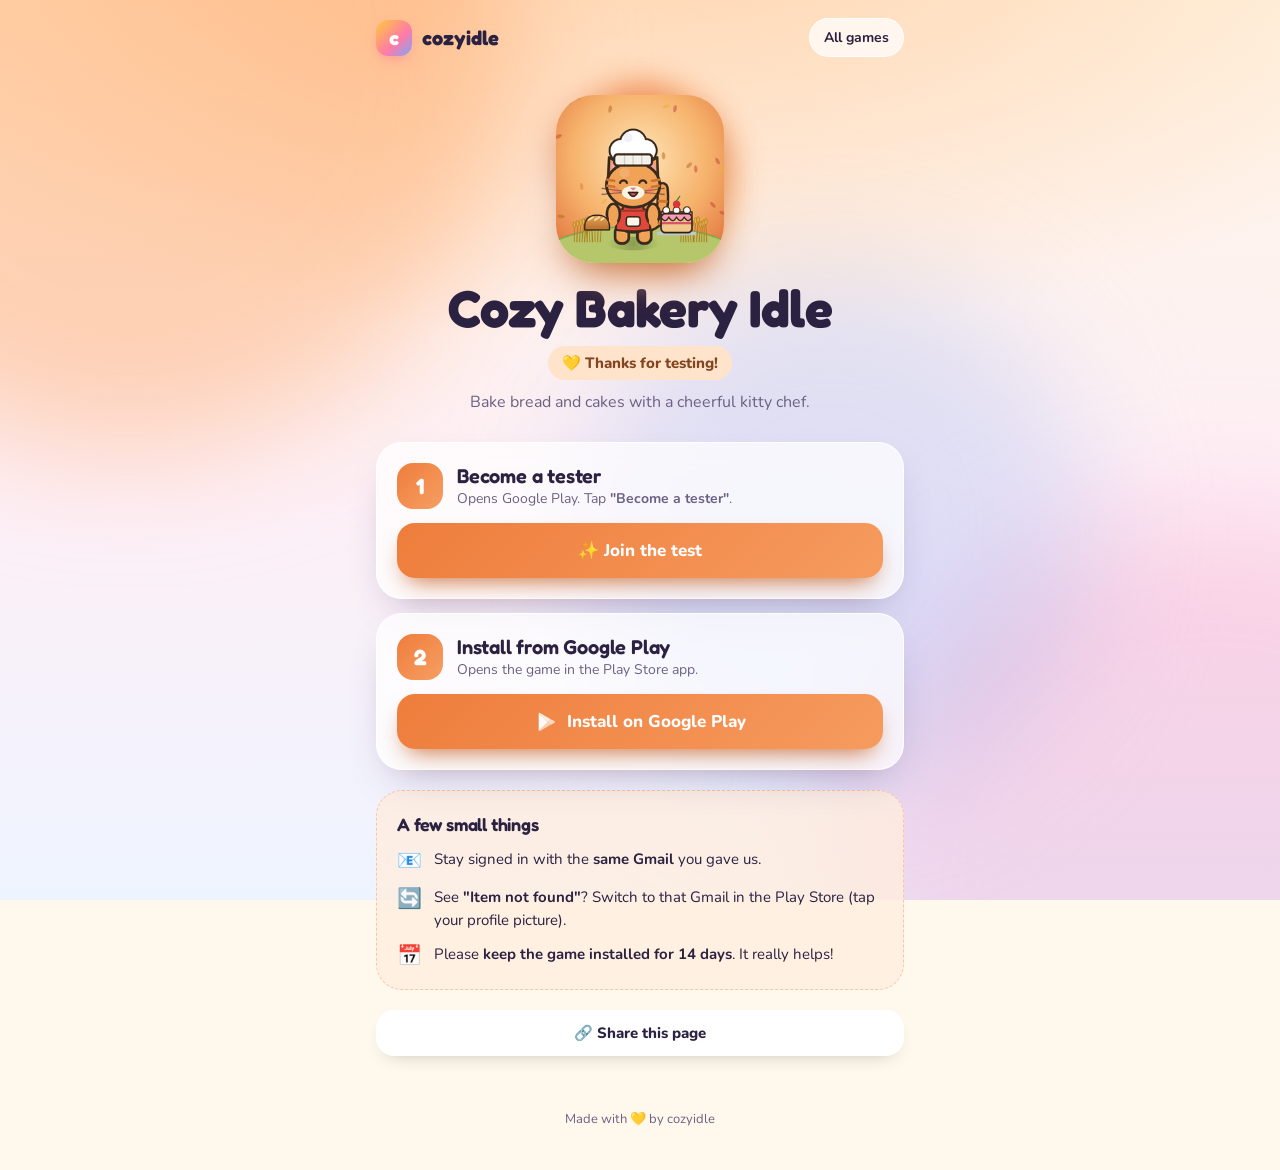
==== bakery/index.html @ 68e6cee6 "Tester site for all six cozy idle games Co-Authored-By: Claude Opus 5.5 <noreply@anthropic.com>" ====
<!doctype html>
<html lang="en">
<head>
  <meta charset="utf-8">
  <meta name="viewport" content="width=device-width, initial-scale=1, viewport-fit=cover">
  <title>Cozy Bakery Idle: Tester</title>
  <meta name="description" content="Thanks for testing Cozy Bakery Idle! Two quick steps to get the game.">
  <meta name="theme-color" content="#EE7D3B">
  <meta property="og:title" content="Test Cozy Bakery Idle before launch!">
  <meta property="og:description" content="Bake bread and cakes with a cheerful kitty chef. Two quick steps to join.">
  <meta property="og:image" content="https://cozyidle.github.io/assets/icons/bakery.png">
  <meta property="og:url" content="https://cozyidle.github.io/bakery/">
  <meta property="og:type" content="website">
  <link rel="icon" href="../assets/icons/bakery.png">
  <link rel="preconnect" href="https://fonts.googleapis.com">
  <link rel="preconnect" href="https://fonts.gstatic.com" crossorigin>
  <link href="https://fonts.googleapis.com/css2?family=Fredoka:wght@500;600;700&family=Nunito:wght@500;700;800&display=swap" rel="stylesheet">
  <link rel="stylesheet" href="../assets/style.css">
  <style>:root { --c1: #EE7D3B; --c2: #FFC08A; }</style>
</head>
<body data-game="bakery">
  <div class="sky"><div class="blob b1"></div><div class="blob b2"></div><div class="blob b3"></div></div>
  <div class="particles"></div>

  <div class="wrap narrow">
    <header class="topbar">
      <a class="brand" href="../"><span class="brand-mark">c</span><span>cozyidle</span></a>
      <a class="back" href="../">All games</a>
    </header>

    <div class="inapp" id="inapp">
      <b>Open this page in Chrome</b>
      <p>Google Play sign-in doesn't work inside Messenger or Facebook.</p>
      <a class="btn" id="chrome" href="#">
        <svg viewBox="0 0 24 24" aria-hidden="true"><circle cx="12" cy="12" r="10" fill="#DB4437"/><path d="M12 2a10 10 0 0 1 8.66 5H12a5 5 0 0 0-4.33 2.5L3.34 7A10 10 0 0 1 12 2z" fill="#DB4437"/><path d="M20.66 7A10 10 0 0 1 12 22l4.33-7.5A5 5 0 0 0 16.33 9.5 5 5 0 0 0 12 7z" fill="#FFCD40"/><path d="M12 22A10 10 0 0 1 3.34 7l4.33 7.5A5 5 0 0 0 12 17z" fill="#0F9D58"/><circle cx="12" cy="12" r="4.2" fill="#fff"/><circle cx="12" cy="12" r="3.3" fill="#4285F4"/></svg>
        Open in Chrome
      </a>
      <div class="ios-hint">Tap <b>•••</b> at the top, then <b>Open in browser</b>.</div>
    </div>

    <section class="game-hero">
      <div class="icon-stage"><div class="ring"></div><img id="icon" src="../assets/icons/bakery.png" alt="Cozy Bakery Idle icon" width="168" height="168"></div>
      <h1 id="name">Cozy Bakery Idle</h1>
      <span class="thanks">💛 Thanks for testing!</span>
      <p class="tag" id="tag">Bake bread and cakes with a cheerful kitty chef.</p>
    </section>

    <section class="steps">
      <div class="step" id="step-optin">
        <div class="step-head">
          <span class="num"><span>1</span></span>
          <div><h3>Become a tester</h3><div class="sub">Opens Google Play. Tap <b>"Become a tester"</b>.</div></div>
        </div>
        <a class="btn" id="optin" href="#" target="_blank" rel="noopener">✨ Join the test</a>
      </div>

      <div class="step" id="step-install">
        <div class="step-head">
          <span class="num"><span>2</span></span>
          <div><h3>Install from Google Play</h3><div class="sub">Opens the game in the Play Store app.</div></div>
        </div>
        <a class="btn" id="install" href="#" target="_blank" rel="noopener">
          <svg viewBox="0 0 24 24" aria-hidden="true"><path d="M4 2.5v19l10-9.5z" fill="#fff" opacity=".95"/><path d="M14 12l3.2 3.1L21 13c.9-.5.9-1.5 0-2l-3.8-2.1z" fill="#fff" opacity=".7"/><path d="M4 2.5L14 12l3.2-3.1L5.4 2.2c-.5-.3-1-.2-1.4.3z" fill="#fff" opacity=".85"/><path d="M4 21.5c.4.5.9.6 1.4.3l11.8-6.7L14 12z" fill="#fff" opacity=".6"/></svg>
          Install on Google Play
        </a>
      </div>
    </section>

    <section class="notes">
      <h3>A few small things</h3>
      <ul>
        <li><span class="ic">📧</span><span>Stay signed in with the <b>same Gmail</b> you gave us.</span></li>
        <li><span class="ic">🔄</span><span>See <b>"Item not found"</b>? Switch to that Gmail in the Play Store (tap your profile picture).</span></li>
        <li><span class="ic">📅</span><span>Please <b>keep the game installed for 14 days</b>. It really helps!</span></li>
      </ul>
    </section>

    <div class="share">
      <button class="btn ghost" id="share" type="button">🔗 Share this page</button>
    </div>
  </div>

  <footer>Made with 💛 by cozyidle</footer>

  <script src="../assets/games.js"></script>
  <script src="../assets/app.js"></script>
</body>
</html>
---- assets/style.css ----
:root {
  --c1: #F5B21B;
  --c2: #FFDF6B;
  --ink: #2B2140;
  --ink-soft: #6B6182;
  --card: rgba(255, 255, 255, 0.72);
  --card-border: rgba(255, 255, 255, 0.9);
  --bg: #FFF8EC;
  --shadow: 0 18px 40px -18px rgba(60, 30, 90, 0.35);
  --radius: 26px;
}

* { box-sizing: border-box; margin: 0; padding: 0; }
html { -webkit-text-size-adjust: 100%; }
body {
  font-family: "Nunito", system-ui, -apple-system, "Segoe UI", sans-serif;
  color: var(--ink);
  background: var(--bg);
  min-height: 100vh;
  overflow-x: hidden;
  line-height: 1.5;
}
h1, h2, h3, .display { font-family: "Fredoka", "Nunito", sans-serif; letter-spacing: -0.01em; }
a { color: inherit; }
img { display: block; max-width: 100%; }

/* ---------- animated background ---------- */
.sky {
  position: fixed; inset: 0; z-index: -2; overflow: hidden;
  background:
    radial-gradient(120% 80% at 50% -10%, color-mix(in srgb, var(--c2) 70%, white) 0%, transparent 60%),
    linear-gradient(180deg, #FFF6E6 0%, #FDEFF6 55%, #EEF4FF 100%);
}
.blob {
  position: absolute; width: 60vmax; height: 60vmax; border-radius: 50%;
  filter: blur(60px); opacity: 0.55; mix-blend-mode: multiply;
  animation: drift 22s ease-in-out infinite alternate;
}
.blob.b1 { background: var(--c2); top: -25vmax; left: -20vmax; }
.blob.b2 { background: #FFC6DD; bottom: -30vmax; right: -25vmax; animation-delay: -7s; }
.blob.b3 { background: #C9DEFF; top: 30%; left: 45%; width: 40vmax; height: 40vmax; animation-delay: -13s; }
@keyframes drift {
  0% { transform: translate(0, 0) scale(1); }
  100% { transform: translate(8vmax, 6vmax) scale(1.15); }
}
.particles { position: fixed; inset: 0; z-index: -1; pointer-events: none; overflow: hidden; }
.particle {
  position: absolute; top: -10%;
  animation: fall linear infinite;
  opacity: 0.85;
  will-change: transform;
}
@keyframes fall {
  0% { transform: translate(0, -10vh) rotate(0deg); }
  50% { transform: translate(var(--sway), 55vh) rotate(180deg); }
  100% { transform: translate(0, 120vh) rotate(360deg); }
}

/* ---------- layout ---------- */
.wrap { width: 100%; max-width: 1080px; margin: 0 auto; padding: 0 16px; }
.narrow { max-width: 560px; }

.topbar {
  display: flex; align-items: center; justify-content: space-between;
  padding: 18px 0;
}
.brand { display: flex; align-items: center; gap: 10px; text-decoration: none; font-weight: 800; }
.brand-mark {
  width: 36px; height: 36px; border-radius: 12px; display: grid; place-items: center;
  background: linear-gradient(135deg, #FFC93C, #FF7AA8 60%, #7AA8FF);
  color: white; font-family: "Fredoka", sans-serif; font-size: 20px; font-weight: 700;
  box-shadow: 0 6px 16px -6px rgba(255, 100, 150, 0.7);
}
.brand span { font-family: "Fredoka", sans-serif; font-size: 20px; }
.back {
  text-decoration: none; font-weight: 700; font-size: 14px;
  padding: 8px 14px; border-radius: 999px;
  background: var(--card); border: 1px solid var(--card-border);
  backdrop-filter: blur(10px); -webkit-backdrop-filter: blur(10px);
}

/* ---------- home hero ---------- */
.hero { text-align: center; padding: 36px 0 28px; }
.pill {
  display: inline-flex; align-items: center; gap: 8px;
  padding: 6px 14px; border-radius: 999px; font-size: 13px; font-weight: 800;
  background: var(--card); border: 1px solid var(--card-border);
  backdrop-filter: blur(10px); -webkit-backdrop-filter: blur(10px);
  color: var(--ink-soft);
}
.pill .dot { width: 8px; height: 8px; border-radius: 50%; background: #3BC46B; box-shadow: 0 0 0 4px rgba(59, 196, 107, 0.2); animation: pulse 2s infinite; }
@keyframes pulse { 50% { box-shadow: 0 0 0 8px rgba(59, 196, 107, 0); } }
.hero h1 {
  font-size: clamp(42px, 11vw, 84px); line-height: 1; margin: 18px 0 14px; font-weight: 700;
}
.rainbow {
  background: linear-gradient(90deg, #F5A300, #FF5E9A, #8E6BFF, #2EA8FF, #F5A300);
  background-size: 300% 100%;
  -webkit-background-clip: text; background-clip: text; color: transparent;
  animation: shine 8s linear infinite;
}
@keyframes shine { to { background-position: 300% 0; } }
.hero p { font-size: clamp(16px, 4.2vw, 20px); color: var(--ink-soft); max-width: 520px; margin: 0 auto; }

/* ---------- game grid ---------- */
.grid {
  display: grid; gap: 16px;
  grid-template-columns: repeat(2, minmax(0, 1fr));
  padding: 16px 0 40px;
}
@media (min-width: 760px) { .grid { grid-template-columns: repeat(3, minmax(0, 1fr)); gap: 24px; } }

.game-card {
  --c1: #999; --c2: #ddd;
  position: relative; display: flex; flex-direction: column; text-decoration: none;
  border-radius: var(--radius); padding: 10px 10px 16px;
  background: var(--card); border: 1px solid var(--card-border);
  backdrop-filter: blur(14px); -webkit-backdrop-filter: blur(14px);
  box-shadow: var(--shadow);
  transition: transform 0.35s cubic-bezier(.2, .9, .3, 1.4), box-shadow 0.35s;
  opacity: 0; transform: translateY(24px);
  animation: rise 0.7s cubic-bezier(.2, .9, .3, 1.2) forwards;
}
.game-card:hover { transform: translateY(-6px) rotate(-1deg); box-shadow: 0 26px 50px -20px color-mix(in srgb, var(--c1) 70%, transparent); }
.game-card:active { transform: scale(0.96); }
@keyframes rise { to { opacity: 1; transform: none; } }
.game-card .art {
  position: relative; border-radius: calc(var(--radius) - 8px); overflow: hidden; aspect-ratio: 1;
  box-shadow: inset 0 0 0 1px rgba(0, 0, 0, 0.04);
}
.game-card .art img { width: 100%; height: 100%; object-fit: cover; transition: transform 0.6s; }
.game-card:hover .art img { transform: scale(1.07); }
.game-card .art::after {
  content: ""; position: absolute; inset: 0;
  background: linear-gradient(115deg, transparent 30%, rgba(255, 255, 255, 0.55) 45%, transparent 60%);
  transform: translateX(-120%); transition: transform 0.9s;
}
.game-card:hover .art::after { transform: translateX(120%); }
.game-card h3 { font-size: clamp(16px, 4.4vw, 21px); margin: 12px 6px 2px; font-weight: 600; }
.game-card p { font-size: 13px; color: var(--ink-soft); margin: 0 6px; display: none; }
@media (min-width: 760px) { .game-card p { display: block; } }
.game-card .go {
  margin: 10px 6px 0; align-self: flex-start;
  font-size: 13px; font-weight: 800; color: white;
  padding: 6px 12px; border-radius: 999px;
  background: linear-gradient(135deg, var(--c1), color-mix(in srgb, var(--c1) 60%, var(--c2)));
}

/* ---------- how it works ---------- */
.how { padding: 8px 0 48px; }
.how h2 { text-align: center; font-size: clamp(26px, 7vw, 38px); margin-bottom: 18px; font-weight: 600; }
.how-steps { display: grid; gap: 14px; }
@media (min-width: 760px) { .how-steps { grid-template-columns: repeat(3, 1fr); } }
.how-step {
  display: flex; gap: 14px; align-items: flex-start;
  padding: 18px; border-radius: 22px;
  background: var(--card); border: 1px solid var(--card-border);
  backdrop-filter: blur(12px); -webkit-backdrop-filter: blur(12px);
}
.how-step .n {
  flex: none; width: 40px; height: 40px; border-radius: 14px; display: grid; place-items: center;
  font-family: "Fredoka", sans-serif; font-weight: 700; font-size: 20px; color: white;
  background: linear-gradient(135deg, #FF8FB8, #8E6BFF);
}
.how-step b { display: block; font-size: 16px; }
.how-step span { font-size: 14px; color: var(--ink-soft); }

footer { text-align: center; padding: 24px 16px 40px; font-size: 13px; color: var(--ink-soft); }

/* ---------- game page ---------- */
.game-hero { text-align: center; padding: 12px 0 8px; }
.icon-stage { position: relative; width: 168px; height: 168px; margin: 8px auto 18px; }
.icon-stage .ring {
  position: absolute; inset: -14px; border-radius: 50%;
  background: conic-gradient(from 0deg, var(--c1), var(--c2), #fff, var(--c1));
  filter: blur(14px); opacity: 0.75;
  animation: spin 9s linear infinite;
}
@keyframes spin { to { transform: rotate(360deg); } }
.icon-stage img {
  position: relative; width: 100%; height: 100%; border-radius: 38px;
  box-shadow: 0 20px 40px -14px color-mix(in srgb, var(--c1) 80%, black);
  animation: bob 3.6s ease-in-out infinite;
}
@keyframes bob { 50% { transform: translateY(-10px) rotate(1.5deg); } }
.game-hero h1 { font-size: clamp(34px, 10vw, 52px); line-height: 1.05; font-weight: 700; }
.game-hero .thanks {
  display: inline-block; margin-top: 10px; font-weight: 800; font-size: 15px;
  padding: 6px 14px; border-radius: 999px; color: color-mix(in srgb, var(--c1) 55%, black);
  background: color-mix(in srgb, var(--c2) 45%, white);
}
.game-hero .tag { color: var(--ink-soft); margin-top: 10px; font-size: 16px; }

/* in-app browser banner */
.inapp {
  display: none; margin: 18px 0 4px; padding: 18px; border-radius: 22px; text-align: center;
  background: linear-gradient(135deg, #2B2140, #4A3A78); color: white;
  box-shadow: 0 18px 40px -16px rgba(43, 33, 64, 0.7);
  animation: wiggle 2.4s ease-in-out infinite;
}
.inapp.show { display: block; }
@keyframes wiggle { 0%, 90%, 100% { transform: none; } 93% { transform: rotate(-1.2deg); } 96% { transform: rotate(1.2deg); } }
.inapp p { font-size: 14px; opacity: 0.85; margin: 4px 0 14px; }
.inapp b { font-size: 17px; }
.inapp .btn { background: white; color: #2B2140; }
.inapp .ios-hint { display: none; font-size: 14px; margin-top: 4px; }
.inapp.ios .btn { display: none; }
.inapp.ios .ios-hint { display: block; }

/* steps */
.steps { display: grid; gap: 14px; margin: 20px 0; }
.step {
  position: relative; padding: 20px; border-radius: var(--radius);
  background: var(--card); border: 1px solid var(--card-border);
  backdrop-filter: blur(14px); -webkit-backdrop-filter: blur(14px);
  box-shadow: var(--shadow);
  transition: transform 0.3s;
}
.step-head { display: flex; align-items: center; gap: 14px; margin-bottom: 14px; }
.step .num {
  flex: none; width: 46px; height: 46px; border-radius: 16px; display: grid; place-items: center;
  font-family: "Fredoka", sans-serif; font-size: 22px; font-weight: 700; color: white;
  background: linear-gradient(135deg, var(--c1), color-mix(in srgb, var(--c1) 50%, var(--c2)));
  transition: transform 0.4s cubic-bezier(.2, .9, .3, 1.6);
}
.step h3 { font-size: 20px; font-weight: 600; line-height: 1.2; }
.step .sub { font-size: 14px; color: var(--ink-soft); }
.step.done .num { background: #3BC46B; transform: rotate(360deg); }
.step.done .num::before { content: "✓"; }
.step.done .num span { display: none; }

.btn {
  position: relative; overflow: hidden;
  display: flex; align-items: center; justify-content: center; gap: 10px;
  width: 100%; padding: 16px 20px; border: 0; border-radius: 18px;
  font: 800 17px "Nunito", sans-serif; text-decoration: none; cursor: pointer;
  color: white;
  background: linear-gradient(135deg, var(--c1), color-mix(in srgb, var(--c1) 55%, var(--c2)));
  box-shadow: 0 12px 24px -10px color-mix(in srgb, var(--c1) 85%, black);
  transition: transform 0.15s, filter 0.2s;
}
.btn:active { transform: scale(0.97); }
.btn:hover { filter: brightness(1.05); }
.btn::after {
  content: ""; position: absolute; top: 0; left: -60%; width: 40%; height: 100%;
  background: linear-gradient(90deg, transparent, rgba(255, 255, 255, 0.55), transparent);
  transform: skewX(-20deg);
  animation: sheen 3.2s ease-in-out infinite;
}
@keyframes sheen { 0%, 60% { left: -60%; } 100% { left: 130%; } }
.btn.ghost { background: white; color: var(--ink); box-shadow: 0 8px 20px -12px rgba(0, 0, 0, 0.3); }
.btn.ghost::after { display: none; }
.btn svg { width: 22px; height: 22px; flex: none; }

/* notes */
.notes {
  margin: 6px 0 20px; padding: 20px; border-radius: var(--radius);
  background: color-mix(in srgb, var(--c2) 22%, rgba(255, 255, 255, 0.7));
  border: 1px dashed color-mix(in srgb, var(--c1) 45%, white);
}
.notes h3 { font-size: 18px; margin-bottom: 10px; font-weight: 600; }
.notes ul { list-style: none; display: grid; gap: 12px; }
.notes li { display: flex; gap: 12px; font-size: 15px; }
.notes li .ic { flex: none; font-size: 20px; line-height: 1.3; }

.share { display: flex; gap: 10px; margin-bottom: 30px; }
.share .btn { font-size: 15px; padding: 13px 16px; }

.toast {
  position: fixed; left: 50%; bottom: 24px; transform: translate(-50%, 140%);
  padding: 12px 18px; border-radius: 999px; font-weight: 800; font-size: 14px;
  background: var(--ink); color: white; transition: transform 0.35s cubic-bezier(.2, .9, .3, 1.4);
  z-index: 10;
}
.toast.show { transform: translate(-50%, 0); }

.confetti { position: fixed; pointer-events: none; z-index: 20; font-size: 22px; animation: pop 1.1s ease-out forwards; }
@keyframes pop {
  0% { transform: translate(0, 0) scale(0.4); opacity: 1; }
  100% { transform: translate(var(--dx), var(--dy)) scale(1.1) rotate(var(--rot)); opacity: 0; }
}

@media (prefers-reduced-motion: reduce) {
  *, *::before, *::after { animation: none !important; transition: none !important; }
  .game-card { opacity: 1; transform: none; }
  .particles { display: none; }
}
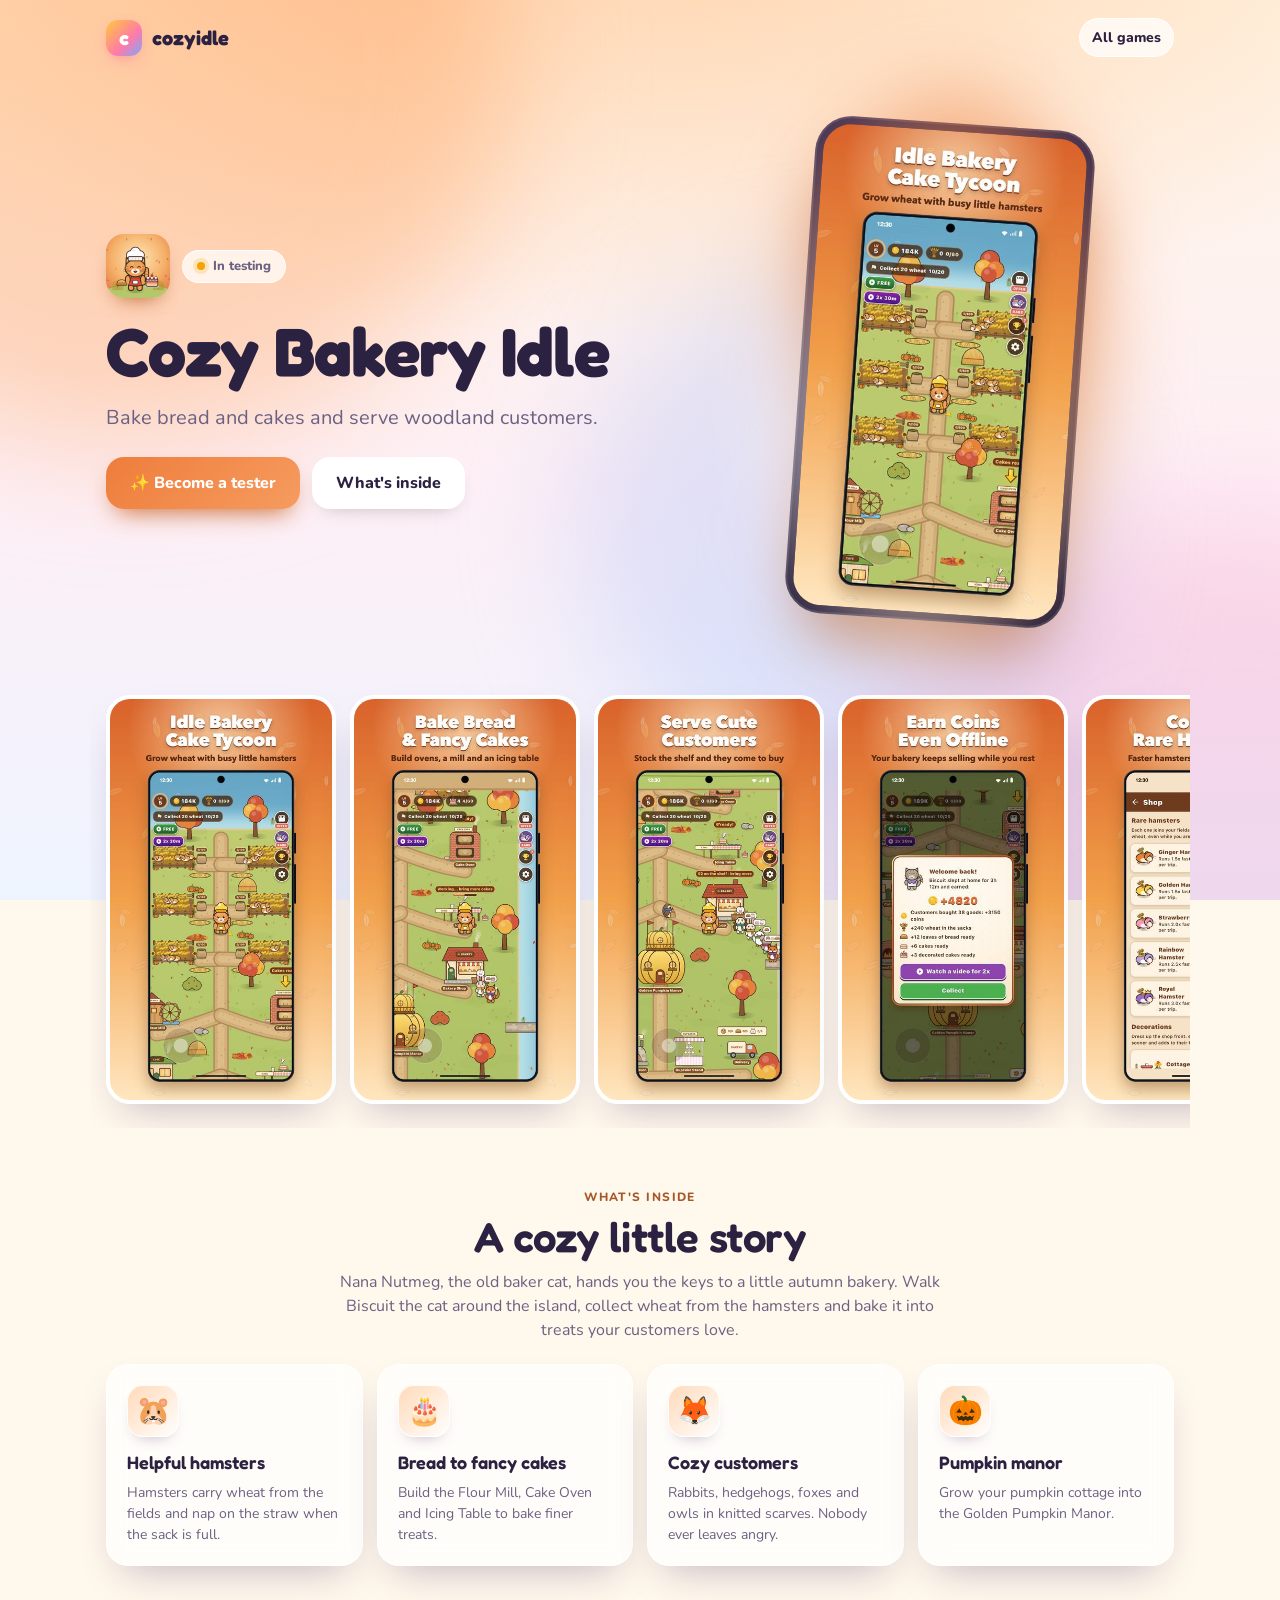
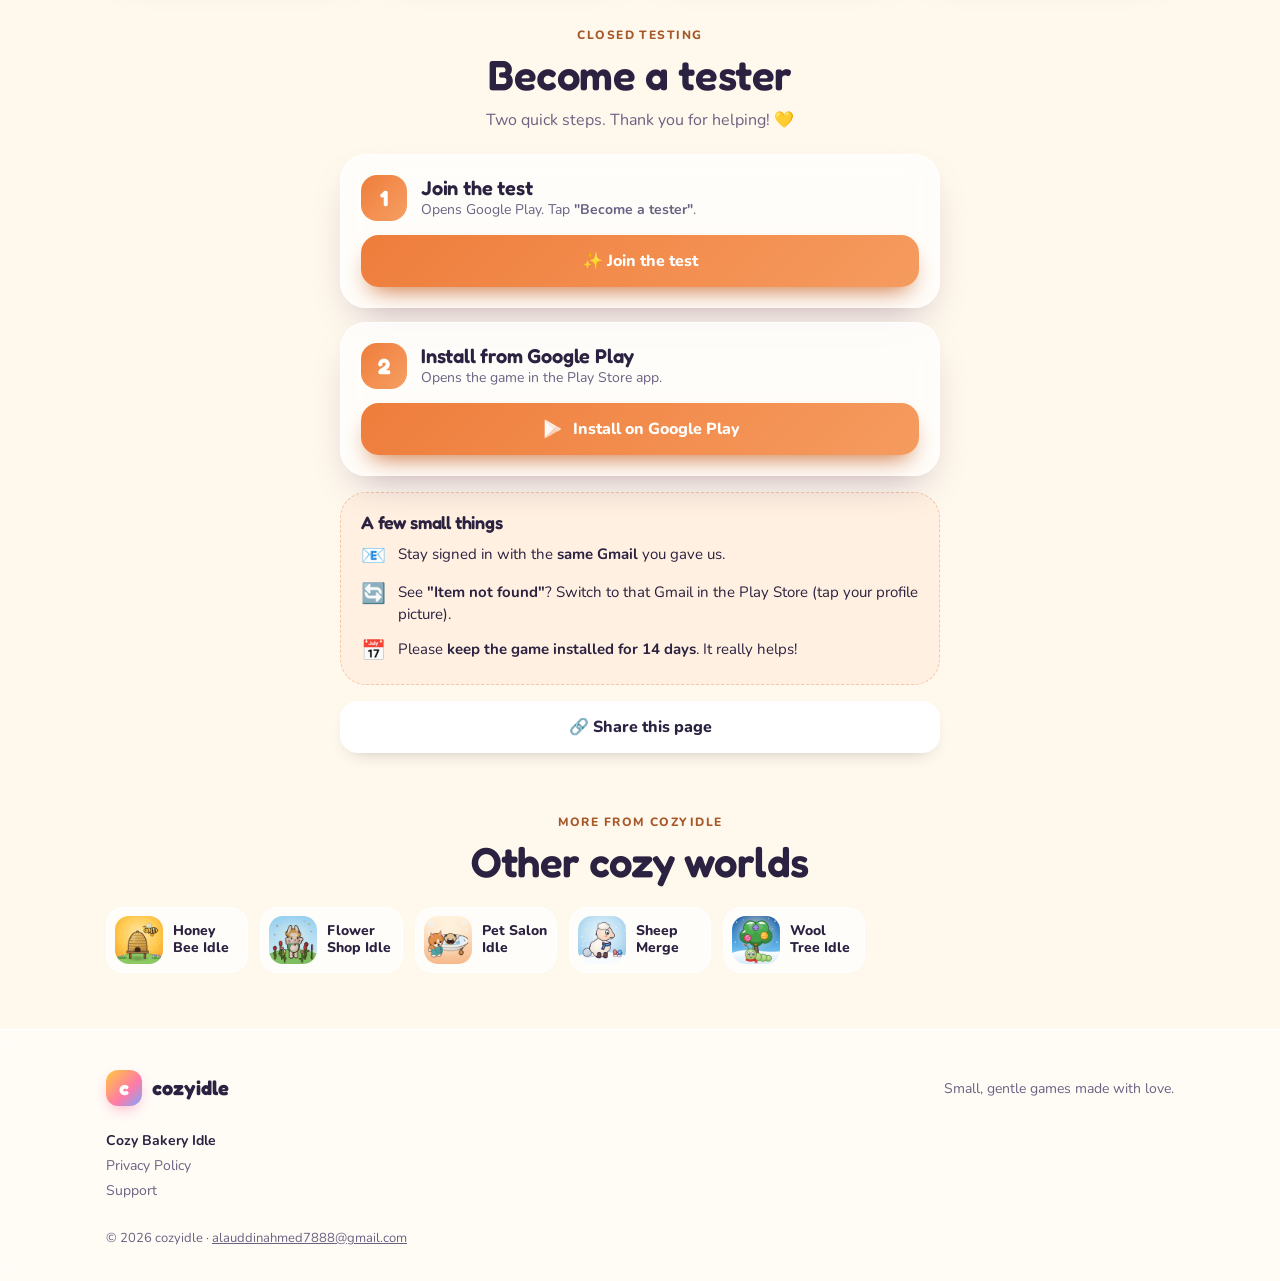
==== commit bc183294: "Turn the tester pages into a real studio website Every game now has screenshots, a short story, feat" ====
--- a/bakery/index.html
+++ b/bakery/index.html
@@ -3,86 +3,99 @@
 <head>
   <meta charset="utf-8">
   <meta name="viewport" content="width=device-width, initial-scale=1, viewport-fit=cover">
-  <title>Cozy Bakery Idle: Tester</title>
-  <meta name="description" content="Thanks for testing Cozy Bakery Idle! Two quick steps to get the game.">
+  <title>Cozy Bakery Idle: Cake Tycoon</title>
+  <meta name="description" content="Bake bread and cakes and serve woodland customers. Join the closed test on Google Play.">
   <meta name="theme-color" content="#EE7D3B">
-  <meta property="og:title" content="Test Cozy Bakery Idle before launch!">
-  <meta property="og:description" content="Bake bread and cakes with a cheerful kitty chef. Two quick steps to join.">
+  <meta property="og:title" content="Cozy Bakery Idle: Cake Tycoon">
+  <meta property="og:description" content="Bake bread and cakes and serve woodland customers. Join the closed test on Google Play.">
   <meta property="og:image" content="https://cozyidle.github.io/assets/icons/bakery.png">
   <meta property="og:url" content="https://cozyidle.github.io/bakery/">
   <meta property="og:type" content="website">
-  <link rel="icon" href="../assets/icons/bakery.png">
+  <meta name="twitter:card" content="summary_large_image">
+  <link rel="canonical" href="https://cozyidle.github.io/bakery/">
+  <link rel="icon" href="../assets/favicon.png">
   <link rel="preconnect" href="https://fonts.googleapis.com">
   <link rel="preconnect" href="https://fonts.gstatic.com" crossorigin>
   <link href="https://fonts.googleapis.com/css2?family=Fredoka:wght@500;600;700&family=Nunito:wght@500;700;800&display=swap" rel="stylesheet">
   <link rel="stylesheet" href="../assets/style.css">
   <style>:root { --c1: #EE7D3B; --c2: #FFC08A; }</style>
 </head>
-<body data-game="bakery">
-  <div class="sky"><div class="blob b1"></div><div class="blob b2"></div><div class="blob b3"></div></div>
-  <div class="particles"></div>
-
-  <div class="wrap narrow">
+<body data-game="bakery" data-status="testing" data-particles='["🥐", "🍰", "🍂"]'>
+  <div class="sky" aria-hidden="true"><div class="blob b1"></div><div class="blob b2"></div><div class="blob b3"></div></div>
+  <div class="particles" aria-hidden="true"></div>
+  <div class="wrap">
     <header class="topbar">
       <a class="brand" href="../"><span class="brand-mark">c</span><span>cozyidle</span></a>
-      <a class="back" href="../">All games</a>
+      <nav class="nav"><a href="../#games">All games</a></nav>
     </header>
 
     <div class="inapp" id="inapp">
       <b>Open this page in Chrome</b>
       <p>Google Play sign-in doesn't work inside Messenger or Facebook.</p>
-      <a class="btn" id="chrome" href="#">
-        <svg viewBox="0 0 24 24" aria-hidden="true"><circle cx="12" cy="12" r="10" fill="#DB4437"/><path d="M12 2a10 10 0 0 1 8.66 5H12a5 5 0 0 0-4.33 2.5L3.34 7A10 10 0 0 1 12 2z" fill="#DB4437"/><path d="M20.66 7A10 10 0 0 1 12 22l4.33-7.5A5 5 0 0 0 16.33 9.5 5 5 0 0 0 12 7z" fill="#FFCD40"/><path d="M12 22A10 10 0 0 1 3.34 7l4.33 7.5A5 5 0 0 0 12 17z" fill="#0F9D58"/><circle cx="12" cy="12" r="4.2" fill="#fff"/><circle cx="12" cy="12" r="3.3" fill="#4285F4"/></svg>
-        Open in Chrome
-      </a>
+      <a class="btn light" id="chrome" href="#"><svg viewBox="0 0 24 24" aria-hidden="true"><circle cx="12" cy="12" r="10" fill="#DB4437"/><path d="M20.66 7A10 10 0 0 1 12 22l4.33-7.5A5 5 0 0 0 16.33 9.5 5 5 0 0 0 12 7z" fill="#FFCD40"/><path d="M12 22A10 10 0 0 1 3.34 7l4.33 7.5A5 5 0 0 0 12 17z" fill="#0F9D58"/><circle cx="12" cy="12" r="4.2" fill="#fff"/><circle cx="12" cy="12" r="3.3" fill="#4285F4"/></svg> Open in Chrome</a>
       <div class="ios-hint">Tap <b>•••</b> at the top, then <b>Open in browser</b>.</div>
     </div>
-
-    <section class="game-hero">
-      <div class="icon-stage"><div class="ring"></div><img id="icon" src="../assets/icons/bakery.png" alt="Cozy Bakery Idle icon" width="168" height="168"></div>
-      <h1 id="name">Cozy Bakery Idle</h1>
-      <span class="thanks">💛 Thanks for testing!</span>
-      <p class="tag" id="tag">Bake bread and cakes with a cheerful kitty chef.</p>
+    <section class="hero game-hero">
+      <div class="hero-text">
+        <div class="title-row"><img class="app-icon" src="../assets/icons/bakery.png" alt="" width="256" height="256"><span class="badge testing"><span class="dot"></span>In testing</span></div>
+        <h1>Cozy Bakery Idle</h1>
+        <p>Bake bread and cakes and serve woodland customers.</p>
+        <div class="cta-row"><a class="btn" href="#test">✨ Become a tester</a><a class="btn ghost" href="#about">What's inside</a></div>
+      </div>
+      <div class="hero-visual"><div class="phone"><img src="../assets/shots/bakery-1.jpg" alt="Cozy Bakery Idle screenshot" width="432" height="768"></div></div>
     </section>
 
-    <section class="steps">
-      <div class="step" id="step-optin">
-        <div class="step-head">
-          <span class="num"><span>1</span></span>
-          <div><h3>Become a tester</h3><div class="sub">Opens Google Play. Tap <b>"Become a tester"</b>.</div></div>
-        </div>
-        <a class="btn" id="optin" href="#" target="_blank" rel="noopener">✨ Join the test</a>
-      </div>
-
-      <div class="step" id="step-install">
-        <div class="step-head">
-          <span class="num"><span>2</span></span>
-          <div><h3>Install from Google Play</h3><div class="sub">Opens the game in the Play Store app.</div></div>
-        </div>
-        <a class="btn" id="install" href="#" target="_blank" rel="noopener">
-          <svg viewBox="0 0 24 24" aria-hidden="true"><path d="M4 2.5v19l10-9.5z" fill="#fff" opacity=".95"/><path d="M14 12l3.2 3.1L21 13c.9-.5.9-1.5 0-2l-3.8-2.1z" fill="#fff" opacity=".7"/><path d="M4 2.5L14 12l3.2-3.1L5.4 2.2c-.5-.3-1-.2-1.4.3z" fill="#fff" opacity=".85"/><path d="M4 21.5c.4.5.9.6 1.4.3l11.8-6.7L14 12z" fill="#fff" opacity=".6"/></svg>
-          Install on Google Play
-        </a>
-      </div>
+    <section class="gallery reveal" aria-label="Screenshots">
+      <div class="shots"><img src="../assets/shots/bakery-1.jpg" alt="Cozy Bakery Idle screenshot 1" loading="lazy" width="432" height="768"><img src="../assets/shots/bakery-2.jpg" alt="Cozy Bakery Idle screenshot 2" loading="lazy" width="432" height="768"><img src="../assets/shots/bakery-3.jpg" alt="Cozy Bakery Idle screenshot 3" loading="lazy" width="432" height="768"><img src="../assets/shots/bakery-4.jpg" alt="Cozy Bakery Idle screenshot 4" loading="lazy" width="432" height="768"><img src="../assets/shots/bakery-5.jpg" alt="Cozy Bakery Idle screenshot 5" loading="lazy" width="432" height="768"><img src="../assets/shots/bakery-6.jpg" alt="Cozy Bakery Idle screenshot 6" loading="lazy" width="432" height="768"></div>
+    </section>
+    <section class="about" id="about">
+      <div class="section-head reveal"><span class="eyebrow">What's inside</span><h2>A cozy little story</h2><p>Nana Nutmeg, the old baker cat, hands you the keys to a little autumn bakery. Walk Biscuit the cat around the island, collect wheat from the hamsters and bake it into treats your customers love.</p></div>
+      <div class="feats"><div class="feat reveal" style="--d:0.00s"><span class="feat-ic">🐹</span><b>Helpful hamsters</b><span>Hamsters carry wheat from the fields and nap on the straw when the sack is full.</span></div><div class="feat reveal" style="--d:0.07s"><span class="feat-ic">🎂</span><b>Bread to fancy cakes</b><span>Build the Flour Mill, Cake Oven and Icing Table to bake finer treats.</span></div><div class="feat reveal" style="--d:0.14s"><span class="feat-ic">🦊</span><b>Cozy customers</b><span>Rabbits, hedgehogs, foxes and owls in knitted scarves. Nobody ever leaves angry.</span></div><div class="feat reveal" style="--d:0.21s"><span class="feat-ic">🎃</span><b>Pumpkin manor</b><span>Grow your pumpkin cottage into the Golden Pumpkin Manor.</span></div></div>
     </section>
 
-    <section class="notes">
-      <h3>A few small things</h3>
-      <ul>
-        <li><span class="ic">📧</span><span>Stay signed in with the <b>same Gmail</b> you gave us.</span></li>
-        <li><span class="ic">🔄</span><span>See <b>"Item not found"</b>? Switch to that Gmail in the Play Store (tap your profile picture).</span></li>
-        <li><span class="ic">📅</span><span>Please <b>keep the game installed for 14 days</b>. It really helps!</span></li>
-      </ul>
+    <section class="tester" id="test">
+      <div class="section-head reveal"><span class="eyebrow">Closed testing</span><h2>Become a tester</h2><p>Two quick steps. Thank you for helping! 💛</p></div>
+      <div class="steps">
+        <div class="step reveal" id="step-optin">
+          <div class="step-head">
+            <span class="num"><span>1</span></span>
+            <div><h3>Join the test</h3><div class="sub">Opens Google Play. Tap <b>"Become a tester"</b>.</div></div>
+          </div>
+          <a class="btn" id="optin" href="https://play.google.com/apps/testing/com.alauddin.cozybakeryidle" target="_blank" rel="noopener">✨ Join the test</a>
+        </div>
+        <div class="step reveal" id="step-install">
+          <div class="step-head">
+            <span class="num"><span>2</span></span>
+            <div><h3>Install from Google Play</h3><div class="sub">Opens the game in the Play Store app.</div></div>
+          </div>
+          <a class="btn" id="install" href="https://play.google.com/store/apps/details?id=com.alauddin.cozybakeryidle" target="_blank" rel="noopener"><svg viewBox="0 0 24 24" aria-hidden="true"><path d="M4 2.5v19l10-9.5z" fill="#fff" opacity=".95"/><path d="M14 12l3.2 3.1L21 13c.9-.5.9-1.5 0-2l-3.8-2.1z" fill="#fff" opacity=".7"/><path d="M4 2.5L14 12l3.2-3.1L5.4 2.2c-.5-.3-1-.2-1.4.3z" fill="#fff" opacity=".85"/><path d="M4 21.5c.4.5.9.6 1.4.3l11.8-6.7L14 12z" fill="#fff" opacity=".6"/></svg> Install on Google Play</a>
+        </div>
+      </div>
+      <div class="notes reveal">
+        <h3>A few small things</h3>
+        <ul>
+          <li><span class="ic">📧</span><span>Stay signed in with the <b>same Gmail</b> you gave us.</span></li>
+          <li><span class="ic">🔄</span><span>See <b>"Item not found"</b>? Switch to that Gmail in the Play Store (tap your profile picture).</span></li>
+          <li><span class="ic">📅</span><span>Please <b>keep the game installed for 14 days</b>. It really helps!</span></li>
+        </ul>
+      </div>
+      <button class="btn ghost" id="share" type="button">🔗 Share this page</button>
     </section>
-
-    <div class="share">
-      <button class="btn ghost" id="share" type="button">🔗 Share this page</button>
+    <section class="more">
+      <div class="section-head reveal"><span class="eyebrow">More from cozyidle</span><h2>Other cozy worlds</h2></div>
+      <div class="minis"><a class="mini" href="../honeybee/" style="--c1:#F5B21B"><img src="../assets/icons/honeybee.png" alt="" loading="lazy" width="256" height="256"><span>Honey Bee Idle</span></a><a class="mini" href="../flower/" style="--c1:#E2608F"><img src="../assets/icons/flower.png" alt="" loading="lazy" width="256" height="256"><span>Flower Shop Idle</span></a><a class="mini" href="../petsalon/" style="--c1:#F28A5B"><img src="../assets/icons/petsalon.png" alt="" loading="lazy" width="256" height="256"><span>Pet Salon Idle</span></a><a class="mini" href="../sheep/" style="--c1:#4F8FD9"><img src="../assets/icons/sheep.png" alt="" loading="lazy" width="256" height="256"><span>Sheep Merge</span></a><a class="mini" href="../wooltree/" style="--c1:#2E9E5B"><img src="../assets/icons/wooltree.png" alt="" loading="lazy" width="256" height="256"><span>Wool Tree Idle</span></a></div>
+    </section>
+  </div>
+  <footer class="footer">
+    <div class="wrap">
+      <div class="foot-top">
+        <a class="brand" href="../"><span class="brand-mark">c</span><span>cozyidle</span></a>
+        <p>Small, gentle games made with love.</p>
+      </div>
+      <div class="foot-links one"><div><b>Cozy Bakery Idle</b><a href="https://alauddinahmed9282.github.io/cozy-bakery/privacy.html">Privacy Policy</a><a href="https://alauddinahmed9282.github.io/cozy-bakery/support.html">Support</a></div></div>
+      <p class="copy">© 2026 cozyidle · <a href="mailto:alauddinahmed7888@gmail.com">alauddinahmed7888@gmail.com</a></p>
     </div>
-  </div>
-
-  <footer>Made with 💛 by cozyidle</footer>
-
-  <script src="../assets/games.js"></script>
+  </footer>
   <script src="../assets/app.js"></script>
 </body>
 </html>
--- a/assets/style.css
+++ b/assets/style.css
@@ -1,6 +1,6 @@
 :root {
-  --c1: #F5B21B;
-  --c2: #FFDF6B;
+  --c1: #F5A300;
+  --c2: #FFD36B;
   --ink: #2B2140;
   --ink-soft: #6B6182;
   --card: rgba(255, 255, 255, 0.72);
@@ -11,7 +11,7 @@
 }
 
 * { box-sizing: border-box; margin: 0; padding: 0; }
-html { -webkit-text-size-adjust: 100%; }
+html { -webkit-text-size-adjust: 100%; scroll-behavior: smooth; }
 body {
   font-family: "Nunito", system-ui, -apple-system, "Segoe UI", sans-serif;
   color: var(--ink);
@@ -20,9 +20,15 @@
   overflow-x: hidden;
   line-height: 1.5;
 }
-h1, h2, h3, .display { font-family: "Fredoka", "Nunito", sans-serif; letter-spacing: -0.01em; }
+h1, h2, h3 { font-family: "Fredoka", "Nunito", sans-serif; letter-spacing: -0.01em; line-height: 1.1; }
 a { color: inherit; }
-img { display: block; max-width: 100%; }
+img { display: block; max-width: 100%; height: auto; }
+section { scroll-margin-top: 16px; }
+
+.glass {
+  background: var(--card); border: 1px solid var(--card-border);
+  backdrop-filter: blur(14px); -webkit-backdrop-filter: blur(14px);
+}
 
 /* ---------- animated background ---------- */
 .sky {
@@ -33,23 +39,15 @@
 }
 .blob {
   position: absolute; width: 60vmax; height: 60vmax; border-radius: 50%;
-  filter: blur(60px); opacity: 0.55; mix-blend-mode: multiply;
+  filter: blur(60px); opacity: 0.5; mix-blend-mode: multiply;
   animation: drift 22s ease-in-out infinite alternate;
 }
 .blob.b1 { background: var(--c2); top: -25vmax; left: -20vmax; }
 .blob.b2 { background: #FFC6DD; bottom: -30vmax; right: -25vmax; animation-delay: -7s; }
 .blob.b3 { background: #C9DEFF; top: 30%; left: 45%; width: 40vmax; height: 40vmax; animation-delay: -13s; }
-@keyframes drift {
-  0% { transform: translate(0, 0) scale(1); }
-  100% { transform: translate(8vmax, 6vmax) scale(1.15); }
-}
+@keyframes drift { to { transform: translate(8vmax, 6vmax) scale(1.15); } }
 .particles { position: fixed; inset: 0; z-index: -1; pointer-events: none; overflow: hidden; }
-.particle {
-  position: absolute; top: -10%;
-  animation: fall linear infinite;
-  opacity: 0.85;
-  will-change: transform;
-}
+.particle { position: absolute; top: -10%; animation: fall linear infinite; opacity: 0.8; will-change: transform; }
 @keyframes fall {
   0% { transform: translate(0, -10vh) rotate(0deg); }
   50% { transform: translate(var(--sway), 55vh) rotate(180deg); }
@@ -57,13 +55,9 @@
 }
 
 /* ---------- layout ---------- */
-.wrap { width: 100%; max-width: 1080px; margin: 0 auto; padding: 0 16px; }
-.narrow { max-width: 560px; }
-
-.topbar {
-  display: flex; align-items: center; justify-content: space-between;
-  padding: 18px 0;
-}
+.wrap { width: 100%; max-width: 1100px; margin: 0 auto; padding: 0 16px; }
+
+.topbar { display: flex; align-items: center; justify-content: space-between; padding: 18px 0; }
 .brand { display: flex; align-items: center; gap: 10px; text-decoration: none; font-weight: 800; }
 .brand-mark {
   width: 36px; height: 36px; border-radius: 12px; display: grid; place-items: center;
@@ -71,27 +65,72 @@
   color: white; font-family: "Fredoka", sans-serif; font-size: 20px; font-weight: 700;
   box-shadow: 0 6px 16px -6px rgba(255, 100, 150, 0.7);
 }
-.brand span { font-family: "Fredoka", sans-serif; font-size: 20px; }
-.back {
-  text-decoration: none; font-weight: 700; font-size: 14px;
-  padding: 8px 14px; border-radius: 999px;
-  background: var(--card); border: 1px solid var(--card-border);
-  backdrop-filter: blur(10px); -webkit-backdrop-filter: blur(10px);
-}
-
-/* ---------- home hero ---------- */
-.hero { text-align: center; padding: 36px 0 28px; }
-.pill {
+.brand span:last-child { font-family: "Fredoka", sans-serif; font-size: 20px; }
+.nav { display: flex; gap: 4px; }
+.nav a {
+  text-decoration: none; font-weight: 800; font-size: 14px; padding: 8px 12px; border-radius: 999px;
+  transition: background 0.2s;
+}
+.nav a:hover { background: rgba(255, 255, 255, 0.7); }
+.nav a:only-child { background: var(--card); border: 1px solid var(--card-border); }
+@media (max-width: 420px) { .nav a:not(:only-child) { padding: 8px 8px; font-size: 13px; } }
+
+.section-head { text-align: center; max-width: 620px; margin: 0 auto 22px; }
+.section-head h2 { font-size: clamp(28px, 7vw, 42px); font-weight: 600; }
+.section-head p { color: var(--ink-soft); margin-top: 10px; font-size: 16px; }
+.eyebrow {
+  display: inline-block; font-size: 12px; font-weight: 800; letter-spacing: 0.12em; text-transform: uppercase;
+  color: color-mix(in srgb, var(--c1) 70%, black); margin-bottom: 8px;
+}
+
+.pill, .badge {
   display: inline-flex; align-items: center; gap: 8px;
   padding: 6px 14px; border-radius: 999px; font-size: 13px; font-weight: 800;
   background: var(--card); border: 1px solid var(--card-border);
   backdrop-filter: blur(10px); -webkit-backdrop-filter: blur(10px);
   color: var(--ink-soft);
 }
-.pill .dot { width: 8px; height: 8px; border-radius: 50%; background: #3BC46B; box-shadow: 0 0 0 4px rgba(59, 196, 107, 0.2); animation: pulse 2s infinite; }
+.dot { width: 8px; height: 8px; border-radius: 50%; background: #3BC46B; box-shadow: 0 0 0 4px rgba(59, 196, 107, 0.2); animation: pulse 2s infinite; }
 @keyframes pulse { 50% { box-shadow: 0 0 0 8px rgba(59, 196, 107, 0); } }
-.hero h1 {
-  font-size: clamp(42px, 11vw, 84px); line-height: 1; margin: 18px 0 14px; font-weight: 700;
+.badge.testing .dot { background: #F5A300; box-shadow: 0 0 0 4px rgba(245, 163, 0, 0.2); animation-name: pulse-amber; }
+@keyframes pulse-amber { 50% { box-shadow: 0 0 0 8px rgba(245, 163, 0, 0); } }
+.badge.soon .dot { background: #A9A1B8; box-shadow: none; animation: none; }
+
+/* ---------- buttons ---------- */
+.btn {
+  position: relative; overflow: hidden;
+  display: inline-flex; align-items: center; justify-content: center; gap: 10px;
+  padding: 15px 24px; border: 0; border-radius: 18px;
+  font: 800 16px "Nunito", sans-serif; text-decoration: none; cursor: pointer;
+  color: white;
+  background: linear-gradient(135deg, var(--c1), color-mix(in srgb, var(--c1) 55%, var(--c2)));
+  box-shadow: 0 12px 24px -10px color-mix(in srgb, var(--c1) 85%, black);
+  transition: transform 0.15s, filter 0.2s;
+}
+.btn:active { transform: scale(0.97); }
+.btn:hover { filter: brightness(1.05); }
+.btn::after {
+  content: ""; position: absolute; top: 0; left: -60%; width: 40%; height: 100%;
+  background: linear-gradient(90deg, transparent, rgba(255, 255, 255, 0.55), transparent);
+  transform: skewX(-20deg);
+  animation: sheen 3.2s ease-in-out infinite;
+}
+@keyframes sheen { 0%, 60% { left: -60%; } 100% { left: 130%; } }
+.btn.ghost, .btn.light { background: white; color: var(--ink); box-shadow: 0 8px 20px -12px rgba(0, 0, 0, 0.3); }
+.btn.ghost::after { display: none; }
+.btn.disabled { opacity: 0.7; cursor: default; }
+.btn svg { width: 22px; height: 22px; flex: none; }
+.cta-row { display: flex; flex-wrap: wrap; gap: 12px; margin-top: 24px; }
+
+/* ---------- hero ---------- */
+.hero { display: grid; gap: 28px; align-items: center; padding: 24px 0 40px; }
+@media (min-width: 860px) { .hero { grid-template-columns: 1.1fr 0.9fr; padding: 48px 0 64px; } }
+.hero h1 { font-size: clamp(44px, 12vw, 80px); font-weight: 700; margin: 16px 0 14px; }
+.hero-text > p { font-size: clamp(16px, 4.2vw, 20px); color: var(--ink-soft); max-width: 520px; }
+@media (max-width: 859px) {
+  .hero-text { text-align: center; }
+  .hero-text > p { margin: 0 auto; }
+  .cta-row { justify-content: center; }
 }
 .rainbow {
   background: linear-gradient(90deg, #F5A300, #FF5E9A, #8E6BFF, #2EA8FF, #F5A300);
@@ -100,34 +139,40 @@
   animation: shine 8s linear infinite;
 }
 @keyframes shine { to { background-position: 300% 0; } }
-.hero p { font-size: clamp(16px, 4.2vw, 20px); color: var(--ink-soft); max-width: 520px; margin: 0 auto; }
+
+/* home collage */
+.collage { position: relative; width: min(100%, 420px); aspect-ratio: 1.15; margin: 0 auto; }
+.ci {
+  position: absolute; width: 38%; border-radius: 26%;
+  box-shadow: 0 18px 30px -14px rgba(60, 30, 90, 0.45);
+  border: 4px solid white;
+  animation: float 5s ease-in-out infinite;
+}
+.ci0 { left: 4%; top: 6%; --r: -8deg; animation-delay: 0s; }
+.ci1 { left: 34%; top: 0%; --r: 5deg; width: 34%; animation-delay: -1s; z-index: 2; }
+.ci2 { right: 2%; top: 10%; --r: 9deg; animation-delay: -2s; }
+.ci3 { left: 0%; bottom: 4%; --r: 7deg; width: 34%; animation-delay: -3s; }
+.ci4 { left: 32%; bottom: 0%; --r: -5deg; width: 40%; animation-delay: -1.5s; z-index: 3; }
+.ci5 { right: 0%; bottom: 8%; --r: -10deg; width: 34%; animation-delay: -2.5s; }
+@keyframes float {
+  0%, 100% { transform: translateY(0) rotate(var(--r)); }
+  50% { transform: translateY(-12px) rotate(calc(var(--r) * -0.4)); }
+}
 
 /* ---------- game grid ---------- */
-.grid {
-  display: grid; gap: 16px;
-  grid-template-columns: repeat(2, minmax(0, 1fr));
-  padding: 16px 0 40px;
-}
+.grid { display: grid; gap: 16px; grid-template-columns: repeat(2, minmax(0, 1fr)); padding-bottom: 56px; }
 @media (min-width: 760px) { .grid { grid-template-columns: repeat(3, minmax(0, 1fr)); gap: 24px; } }
-
 .game-card {
-  --c1: #999; --c2: #ddd;
   position: relative; display: flex; flex-direction: column; text-decoration: none;
   border-radius: var(--radius); padding: 10px 10px 16px;
   background: var(--card); border: 1px solid var(--card-border);
   backdrop-filter: blur(14px); -webkit-backdrop-filter: blur(14px);
   box-shadow: var(--shadow);
-  transition: transform 0.35s cubic-bezier(.2, .9, .3, 1.4), box-shadow 0.35s;
-  opacity: 0; transform: translateY(24px);
-  animation: rise 0.7s cubic-bezier(.2, .9, .3, 1.2) forwards;
+  transition: transform 0.35s cubic-bezier(.2, .9, .3, 1.4), box-shadow 0.35s, opacity 0.6s;
 }
 .game-card:hover { transform: translateY(-6px) rotate(-1deg); box-shadow: 0 26px 50px -20px color-mix(in srgb, var(--c1) 70%, transparent); }
 .game-card:active { transform: scale(0.96); }
-@keyframes rise { to { opacity: 1; transform: none; } }
-.game-card .art {
-  position: relative; border-radius: calc(var(--radius) - 8px); overflow: hidden; aspect-ratio: 1;
-  box-shadow: inset 0 0 0 1px rgba(0, 0, 0, 0.04);
-}
+.game-card .art { position: relative; border-radius: calc(var(--radius) - 8px); overflow: hidden; aspect-ratio: 1; }
 .game-card .art img { width: 100%; height: 100%; object-fit: cover; transition: transform 0.6s; }
 .game-card:hover .art img { transform: scale(1.07); }
 .game-card .art::after {
@@ -136,7 +181,8 @@
   transform: translateX(-120%); transition: transform 0.9s;
 }
 .game-card:hover .art::after { transform: translateX(120%); }
-.game-card h3 { font-size: clamp(16px, 4.4vw, 21px); margin: 12px 6px 2px; font-weight: 600; }
+.game-card .badge { position: absolute; left: 8px; top: 8px; padding: 4px 10px; font-size: 11px; color: var(--ink); background: rgba(255, 255, 255, 0.88); }
+.game-card h3 { font-size: clamp(16px, 4.4vw, 21px); margin: 12px 6px 4px; font-weight: 600; }
 .game-card p { font-size: 13px; color: var(--ink-soft); margin: 0 6px; display: none; }
 @media (min-width: 760px) { .game-card p { display: block; } }
 .game-card .go {
@@ -146,54 +192,134 @@
   background: linear-gradient(135deg, var(--c1), color-mix(in srgb, var(--c1) 60%, var(--c2)));
 }
 
-/* ---------- how it works ---------- */
-.how { padding: 8px 0 48px; }
-.how h2 { text-align: center; font-size: clamp(26px, 7vw, 38px); margin-bottom: 18px; font-weight: 600; }
-.how-steps { display: grid; gap: 14px; }
-@media (min-width: 760px) { .how-steps { grid-template-columns: repeat(3, 1fr); } }
-.how-step {
-  display: flex; gap: 14px; align-items: flex-start;
-  padding: 18px; border-radius: 22px;
+/* ---------- why ---------- */
+.why { padding-bottom: 56px; }
+.why-grid { display: grid; gap: 14px; grid-template-columns: repeat(2, minmax(0, 1fr)); }
+@media (min-width: 860px) { .why-grid { grid-template-columns: repeat(4, 1fr); gap: 20px; } }
+.why-card, .feat {
+  display: flex; flex-direction: column; gap: 6px;
+  padding: 20px; border-radius: 22px;
   background: var(--card); border: 1px solid var(--card-border);
   backdrop-filter: blur(12px); -webkit-backdrop-filter: blur(12px);
-}
-.how-step .n {
-  flex: none; width: 40px; height: 40px; border-radius: 14px; display: grid; place-items: center;
-  font-family: "Fredoka", sans-serif; font-weight: 700; font-size: 20px; color: white;
-  background: linear-gradient(135deg, #FF8FB8, #8E6BFF);
-}
-.how-step b { display: block; font-size: 16px; }
-.how-step span { font-size: 14px; color: var(--ink-soft); }
-
-footer { text-align: center; padding: 24px 16px 40px; font-size: 13px; color: var(--ink-soft); }
+  box-shadow: var(--shadow);
+}
+.why-card b, .feat b { font-family: "Fredoka", sans-serif; font-size: 18px; font-weight: 600; }
+.why-card span:last-child, .feat span:last-child { font-size: 14px; color: var(--ink-soft); }
+.why-ic, .feat-ic {
+  width: 52px; height: 52px; border-radius: 16px; display: grid; place-items: center; font-size: 28px; margin-bottom: 6px;
+  background: linear-gradient(135deg, color-mix(in srgb, var(--c2) 60%, white), white);
+  box-shadow: inset 0 0 0 1px rgba(255, 255, 255, 0.9), 0 8px 16px -10px rgba(60, 30, 90, 0.4);
+}
+.why-card:nth-child(2) .why-ic { background: linear-gradient(135deg, #FFD3E2, white); }
+.why-card:nth-child(3) .why-ic { background: linear-gradient(135deg, #D6E6FF, white); }
+.why-card:nth-child(4) .why-ic { background: linear-gradient(135deg, #D7F3DC, white); }
+.why-ic.big { width: 72px; height: 72px; font-size: 38px; border-radius: 22px; margin: 0 auto 12px; }
+
+/* ---------- tester band ---------- */
+.band { padding-bottom: 56px; }
+.band-inner {
+  position: relative; overflow: hidden; text-align: center;
+  padding: 40px 20px; border-radius: 32px; color: white;
+  background: linear-gradient(135deg, #FF8A5C, #FF5E9A 45%, #8E6BFF);
+  box-shadow: 0 30px 60px -30px rgba(142, 107, 255, 0.8);
+}
+.band-inner::before {
+  content: ""; position: absolute; inset: -40%;
+  background: radial-gradient(circle at 30% 30%, rgba(255, 255, 255, 0.35), transparent 40%);
+  animation: drift 12s ease-in-out infinite alternate;
+}
+.band-inner > * { position: relative; }
+.band .eyebrow { color: rgba(255, 255, 255, 0.85); }
+.band h2 { font-size: clamp(28px, 7vw, 44px); font-weight: 600; }
+.band p { max-width: 560px; margin: 12px auto 22px; opacity: 0.92; }
+.chips { display: flex; flex-wrap: wrap; justify-content: center; gap: 10px; }
+.chip {
+  display: inline-flex; align-items: center; gap: 8px; text-decoration: none;
+  padding: 6px 14px 6px 6px; border-radius: 999px; font-weight: 800; font-size: 14px;
+  background: white; color: var(--ink);
+  transition: transform 0.2s;
+}
+.chip:hover { transform: translateY(-3px); }
+.chip img { width: 28px; height: 28px; border-radius: 50%; }
+
+/* ---------- contact ---------- */
+.contact {
+  text-align: center; max-width: 620px; margin: 0 auto 56px; padding: 36px 20px; border-radius: 32px;
+  background: var(--card); border: 1px solid var(--card-border);
+  backdrop-filter: blur(14px); -webkit-backdrop-filter: blur(14px); box-shadow: var(--shadow);
+}
+.contact h2 { font-size: clamp(28px, 7vw, 40px); font-weight: 600; }
+.contact p { color: var(--ink-soft); margin: 10px 0 22px; }
+
+/* ---------- footer ---------- */
+.footer { padding: 40px 0 32px; background: rgba(255, 255, 255, 0.55); border-top: 1px solid rgba(255, 255, 255, 0.9); backdrop-filter: blur(10px); -webkit-backdrop-filter: blur(10px); }
+.foot-top { display: flex; flex-wrap: wrap; align-items: center; justify-content: space-between; gap: 10px; margin-bottom: 24px; }
+.foot-top p { color: var(--ink-soft); font-size: 14px; }
+.foot-links { display: grid; gap: 16px; grid-template-columns: repeat(2, minmax(0, 1fr)); }
+@media (min-width: 760px) { .foot-links { grid-template-columns: repeat(3, 1fr); } }
+.foot-links.one { grid-template-columns: 1fr; }
+.foot-links div { display: flex; flex-direction: column; gap: 4px; font-size: 14px; }
+.foot-links b { font-size: 14px; }
+.foot-links a { color: var(--ink-soft); text-decoration: none; }
+.foot-links a:hover { color: var(--ink); text-decoration: underline; }
+.copy { margin-top: 28px; font-size: 13px; color: var(--ink-soft); }
+.copy a { color: inherit; }
 
 /* ---------- game page ---------- */
-.game-hero { text-align: center; padding: 12px 0 8px; }
-.icon-stage { position: relative; width: 168px; height: 168px; margin: 8px auto 18px; }
+.title-row { display: flex; align-items: center; gap: 12px; }
+@media (max-width: 859px) { .title-row { justify-content: center; } }
+.app-icon { width: 64px; height: 64px; border-radius: 18px; box-shadow: 0 10px 20px -10px color-mix(in srgb, var(--c1) 80%, black); }
+.game-hero h1 { font-size: clamp(40px, 11vw, 68px); }
+.hero-visual { display: flex; justify-content: center; }
+.phone {
+  position: relative; width: min(64vw, 280px); aspect-ratio: 9 / 16; border-radius: 36px; padding: 8px;
+  background: linear-gradient(160deg, #3A2E55, #1D1530);
+  box-shadow: 0 40px 70px -30px color-mix(in srgb, var(--c1) 70%, black), inset 0 0 0 2px rgba(255, 255, 255, 0.12);
+  transform: rotate(4deg);
+  animation: bob 5s ease-in-out infinite;
+}
+.phone img { width: 100%; height: 100%; object-fit: cover; border-radius: 28px; }
+.phone::before {
+  content: ""; position: absolute; inset: -30px; z-index: -1; border-radius: 50%;
+  background: conic-gradient(from 0deg, var(--c1), var(--c2), #fff, var(--c1));
+  filter: blur(40px); opacity: 0.55; animation: spin 12s linear infinite;
+}
+@keyframes bob { 50% { transform: translateY(-12px) rotate(2deg); } }
+@keyframes spin { to { transform: rotate(360deg); } }
+.icon-stage { position: relative; width: 168px; height: 168px; margin: 8px auto; }
+.icon-stage.big { width: min(60vw, 280px); height: min(60vw, 280px); }
 .icon-stage .ring {
-  position: absolute; inset: -14px; border-radius: 50%;
+  position: absolute; inset: -18px; border-radius: 50%;
   background: conic-gradient(from 0deg, var(--c1), var(--c2), #fff, var(--c1));
-  filter: blur(14px); opacity: 0.75;
-  animation: spin 9s linear infinite;
-}
-@keyframes spin { to { transform: rotate(360deg); } }
+  filter: blur(18px); opacity: 0.75; animation: spin 9s linear infinite;
+}
 .icon-stage img {
-  position: relative; width: 100%; height: 100%; border-radius: 38px;
-  box-shadow: 0 20px 40px -14px color-mix(in srgb, var(--c1) 80%, black);
-  animation: bob 3.6s ease-in-out infinite;
-}
-@keyframes bob { 50% { transform: translateY(-10px) rotate(1.5deg); } }
-.game-hero h1 { font-size: clamp(34px, 10vw, 52px); line-height: 1.05; font-weight: 700; }
-.game-hero .thanks {
-  display: inline-block; margin-top: 10px; font-weight: 800; font-size: 15px;
-  padding: 6px 14px; border-radius: 999px; color: color-mix(in srgb, var(--c1) 55%, black);
-  background: color-mix(in srgb, var(--c2) 45%, white);
-}
-.game-hero .tag { color: var(--ink-soft); margin-top: 10px; font-size: 16px; }
+  position: relative; width: 100%; height: 100%; border-radius: 24%;
+  box-shadow: 0 24px 44px -16px color-mix(in srgb, var(--c1) 80%, black);
+  animation: bob 4s ease-in-out infinite;
+}
+
+.gallery { margin: 0 -16px 56px; }
+.shots {
+  display: flex; gap: 14px; overflow-x: auto; scroll-snap-type: x mandatory;
+  padding: 10px 16px 24px; scrollbar-width: none;
+}
+.shots::-webkit-scrollbar { display: none; }
+.shots img {
+  flex: none; width: min(56vw, 230px); aspect-ratio: 9 / 16; object-fit: cover; scroll-snap-align: center;
+  border-radius: 24px; box-shadow: var(--shadow); border: 4px solid white;
+  transition: transform 0.3s;
+}
+.shots img:hover { transform: translateY(-6px) rotate(-1deg); }
+
+.about { padding-bottom: 56px; }
+.feats { display: grid; gap: 14px; }
+@media (min-width: 640px) { .feats { grid-template-columns: repeat(2, 1fr); } }
+@media (min-width: 1000px) { .feats { grid-template-columns: repeat(4, 1fr); } }
 
 /* in-app browser banner */
 .inapp {
-  display: none; margin: 18px 0 4px; padding: 18px; border-radius: 22px; text-align: center;
+  display: none; margin: 4px 0 8px; padding: 18px; border-radius: 22px; text-align: center;
   background: linear-gradient(135deg, #2B2140, #4A3A78); color: white;
   box-shadow: 0 18px 40px -16px rgba(43, 33, 64, 0.7);
   animation: wiggle 2.4s ease-in-out infinite;
@@ -202,59 +328,36 @@
 @keyframes wiggle { 0%, 90%, 100% { transform: none; } 93% { transform: rotate(-1.2deg); } 96% { transform: rotate(1.2deg); } }
 .inapp p { font-size: 14px; opacity: 0.85; margin: 4px 0 14px; }
 .inapp b { font-size: 17px; }
-.inapp .btn { background: white; color: #2B2140; }
+.inapp .btn { width: 100%; }
 .inapp .ios-hint { display: none; font-size: 14px; margin-top: 4px; }
 .inapp.ios .btn { display: none; }
 .inapp.ios .ios-hint { display: block; }
 
-/* steps */
-.steps { display: grid; gap: 14px; margin: 20px 0; }
+/* tester steps */
+.tester { max-width: 600px; margin: 0 auto; padding-bottom: 56px; }
+.tester > .btn { width: 100%; }
+.steps { display: grid; gap: 14px; margin-bottom: 16px; }
 .step {
-  position: relative; padding: 20px; border-radius: var(--radius);
+  padding: 20px; border-radius: var(--radius);
   background: var(--card); border: 1px solid var(--card-border);
   backdrop-filter: blur(14px); -webkit-backdrop-filter: blur(14px);
   box-shadow: var(--shadow);
-  transition: transform 0.3s;
-}
+}
+.step .btn { width: 100%; }
 .step-head { display: flex; align-items: center; gap: 14px; margin-bottom: 14px; }
-.step .num {
+.num {
   flex: none; width: 46px; height: 46px; border-radius: 16px; display: grid; place-items: center;
   font-family: "Fredoka", sans-serif; font-size: 22px; font-weight: 700; color: white;
   background: linear-gradient(135deg, var(--c1), color-mix(in srgb, var(--c1) 50%, var(--c2)));
   transition: transform 0.4s cubic-bezier(.2, .9, .3, 1.6);
 }
-.step h3 { font-size: 20px; font-weight: 600; line-height: 1.2; }
+.step h3 { font-size: 20px; font-weight: 600; }
 .step .sub { font-size: 14px; color: var(--ink-soft); }
 .step.done .num { background: #3BC46B; transform: rotate(360deg); }
 .step.done .num::before { content: "✓"; }
 .step.done .num span { display: none; }
-
-.btn {
-  position: relative; overflow: hidden;
-  display: flex; align-items: center; justify-content: center; gap: 10px;
-  width: 100%; padding: 16px 20px; border: 0; border-radius: 18px;
-  font: 800 17px "Nunito", sans-serif; text-decoration: none; cursor: pointer;
-  color: white;
-  background: linear-gradient(135deg, var(--c1), color-mix(in srgb, var(--c1) 55%, var(--c2)));
-  box-shadow: 0 12px 24px -10px color-mix(in srgb, var(--c1) 85%, black);
-  transition: transform 0.15s, filter 0.2s;
-}
-.btn:active { transform: scale(0.97); }
-.btn:hover { filter: brightness(1.05); }
-.btn::after {
-  content: ""; position: absolute; top: 0; left: -60%; width: 40%; height: 100%;
-  background: linear-gradient(90deg, transparent, rgba(255, 255, 255, 0.55), transparent);
-  transform: skewX(-20deg);
-  animation: sheen 3.2s ease-in-out infinite;
-}
-@keyframes sheen { 0%, 60% { left: -60%; } 100% { left: 130%; } }
-.btn.ghost { background: white; color: var(--ink); box-shadow: 0 8px 20px -12px rgba(0, 0, 0, 0.3); }
-.btn.ghost::after { display: none; }
-.btn svg { width: 22px; height: 22px; flex: none; }
-
-/* notes */
 .notes {
-  margin: 6px 0 20px; padding: 20px; border-radius: var(--radius);
+  margin-bottom: 16px; padding: 20px; border-radius: var(--radius);
   background: color-mix(in srgb, var(--c2) 22%, rgba(255, 255, 255, 0.7));
   border: 1px dashed color-mix(in srgb, var(--c1) 45%, white);
 }
@@ -263,17 +366,28 @@
 .notes li { display: flex; gap: 12px; font-size: 15px; }
 .notes li .ic { flex: none; font-size: 20px; line-height: 1.3; }
 
-.share { display: flex; gap: 10px; margin-bottom: 30px; }
-.share .btn { font-size: 15px; padding: 13px 16px; }
+/* more games */
+.more { padding-bottom: 56px; }
+.minis { display: grid; gap: 12px; grid-template-columns: repeat(auto-fill, minmax(140px, 1fr)); }
+.mini {
+  display: flex; align-items: center; gap: 10px; padding: 8px; border-radius: 18px; text-decoration: none;
+  background: var(--card); border: 1px solid var(--card-border); font-weight: 800; font-size: 14px; line-height: 1.2;
+  transition: transform 0.25s;
+}
+.mini:hover { transform: translateY(-4px); }
+.mini img { width: 48px; height: 48px; border-radius: 14px; flex: none; }
+
+/* ---------- effects ---------- */
+.reveal { opacity: 0; transform: translateY(28px); transition: opacity 0.7s ease, transform 0.7s cubic-bezier(.2, .9, .3, 1.2); transition-delay: var(--d, 0s); }
+.reveal.in { opacity: 1; transform: none; }
+.game-card.reveal.in:hover { transform: translateY(-6px) rotate(-1deg); transition-delay: 0s; }
 
 .toast {
-  position: fixed; left: 50%; bottom: 24px; transform: translate(-50%, 140%);
+  position: fixed; left: 50%; bottom: 24px; transform: translate(-50%, 160%);
   padding: 12px 18px; border-radius: 999px; font-weight: 800; font-size: 14px;
-  background: var(--ink); color: white; transition: transform 0.35s cubic-bezier(.2, .9, .3, 1.4);
-  z-index: 10;
+  background: var(--ink); color: white; transition: transform 0.35s cubic-bezier(.2, .9, .3, 1.4); z-index: 10;
 }
 .toast.show { transform: translate(-50%, 0); }
-
 .confetti { position: fixed; pointer-events: none; z-index: 20; font-size: 22px; animation: pop 1.1s ease-out forwards; }
 @keyframes pop {
   0% { transform: translate(0, 0) scale(0.4); opacity: 1; }
@@ -281,7 +395,8 @@
 }
 
 @media (prefers-reduced-motion: reduce) {
+  html { scroll-behavior: auto; }
   *, *::before, *::after { animation: none !important; transition: none !important; }
-  .game-card { opacity: 1; transform: none; }
+  .reveal { opacity: 1; transform: none; }
   .particles { display: none; }
 }
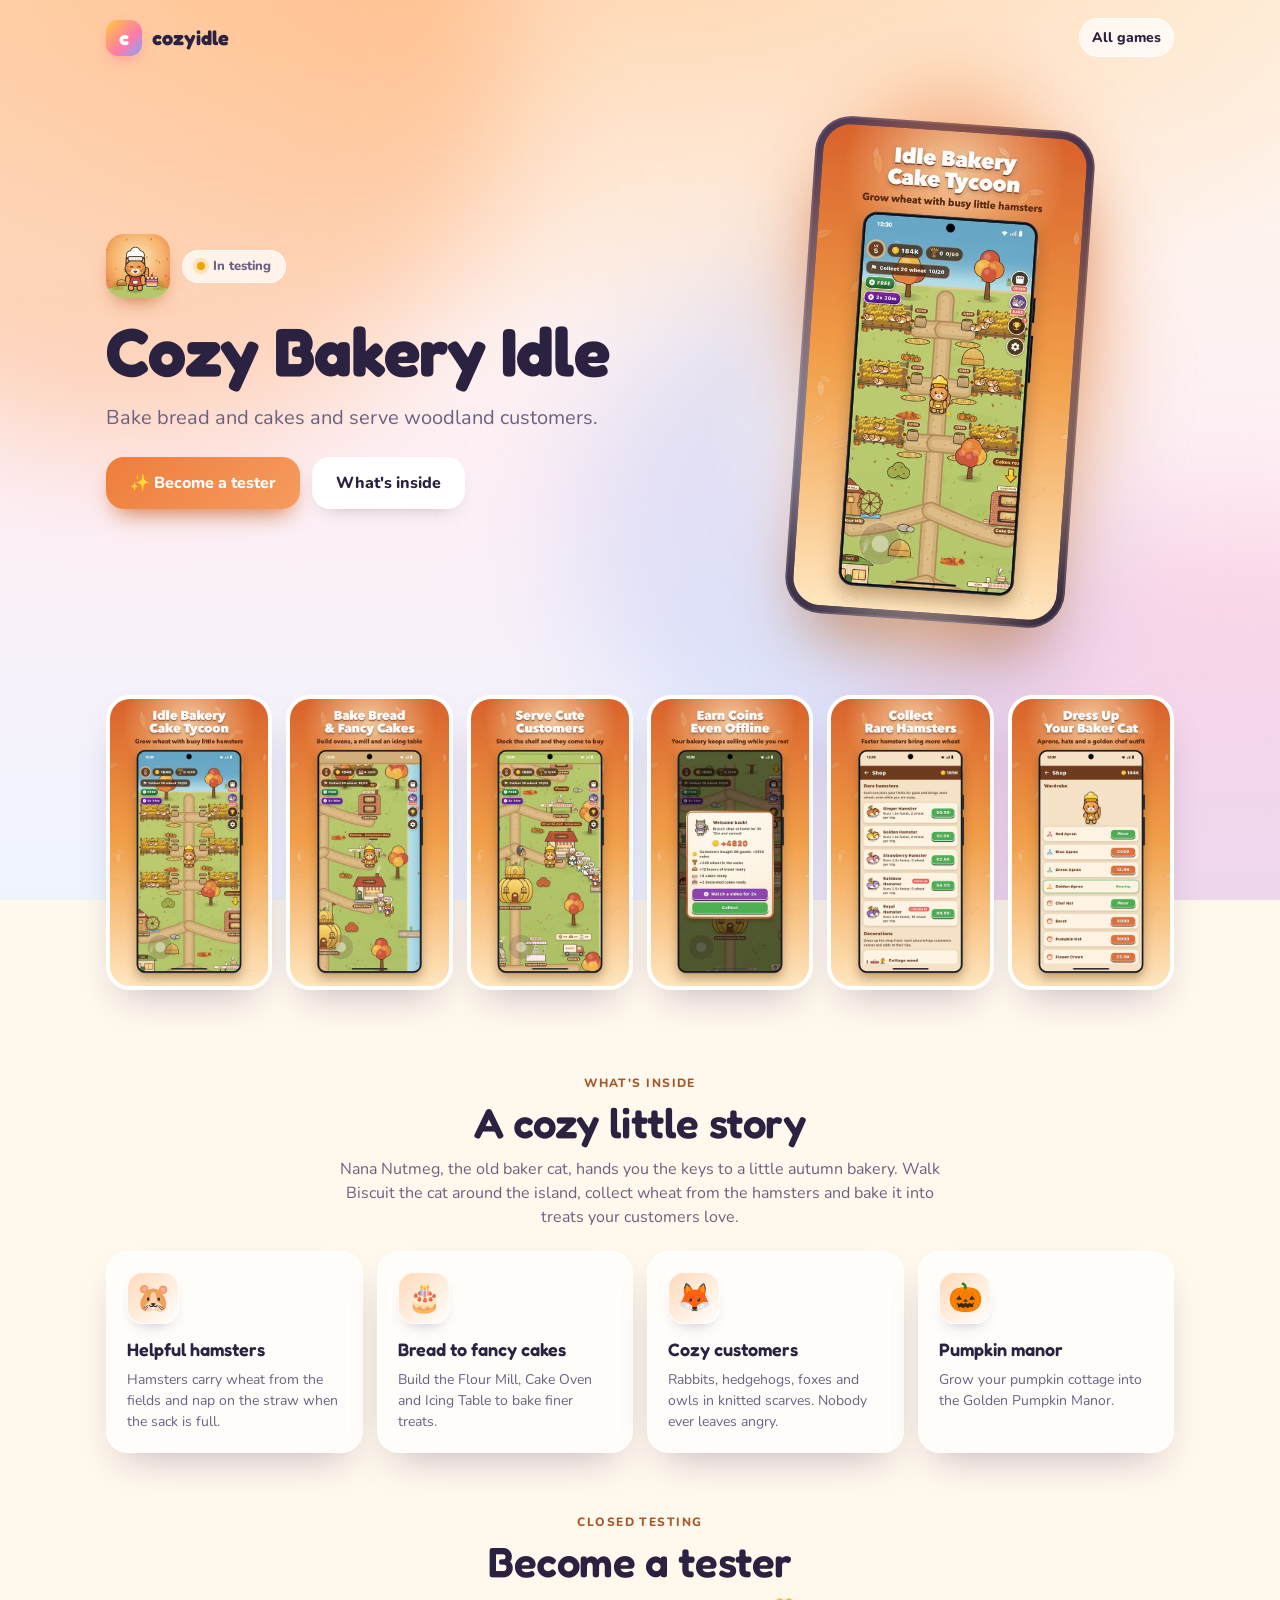
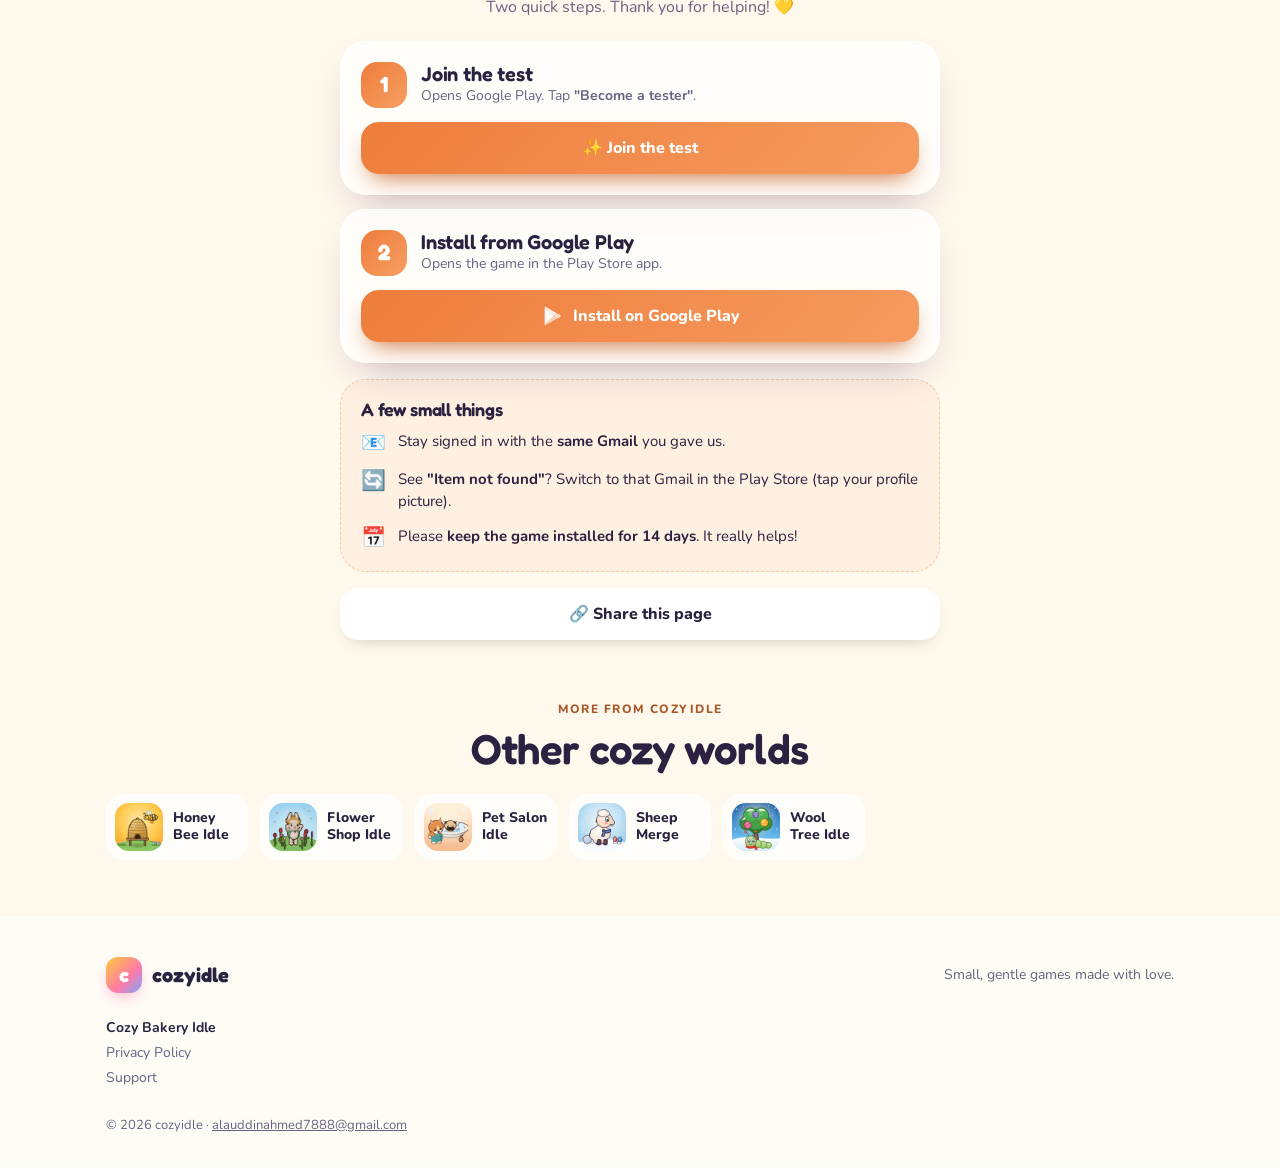
==== commit ad7630bb: "Show every screenshot: one row on wide screens, arrows on phones Co-Authored-By: Claude Opus 5.5 <no" ====
--- a/bakery/index.html
+++ b/bakery/index.html
@@ -1,7 +1,8 @@
 <!doctype html>
-<html lang="en">
+<html lang="en" class="no-js">
 <head>
   <meta charset="utf-8">
+  <script>document.documentElement.className = "js";</script>
   <meta name="viewport" content="width=device-width, initial-scale=1, viewport-fit=cover">
   <title>Cozy Bakery Idle: Cake Tycoon</title>
   <meta name="description" content="Bake bread and cakes and serve woodland customers. Join the closed test on Google Play.">
@@ -17,7 +18,7 @@
   <link rel="preconnect" href="https://fonts.googleapis.com">
   <link rel="preconnect" href="https://fonts.gstatic.com" crossorigin>
   <link href="https://fonts.googleapis.com/css2?family=Fredoka:wght@500;600;700&family=Nunito:wght@500;700;800&display=swap" rel="stylesheet">
-  <link rel="stylesheet" href="../assets/style.css">
+  <link rel="stylesheet" href="../assets/style.css?v=ccc64745">
   <style>:root { --c1: #EE7D3B; --c2: #FFC08A; }</style>
 </head>
 <body data-game="bakery" data-status="testing" data-particles='["🥐", "🍰", "🍂"]'>
@@ -46,7 +47,9 @@
     </section>
 
     <section class="gallery reveal" aria-label="Screenshots">
-      <div class="shots"><img src="../assets/shots/bakery-1.jpg" alt="Cozy Bakery Idle screenshot 1" loading="lazy" width="432" height="768"><img src="../assets/shots/bakery-2.jpg" alt="Cozy Bakery Idle screenshot 2" loading="lazy" width="432" height="768"><img src="../assets/shots/bakery-3.jpg" alt="Cozy Bakery Idle screenshot 3" loading="lazy" width="432" height="768"><img src="../assets/shots/bakery-4.jpg" alt="Cozy Bakery Idle screenshot 4" loading="lazy" width="432" height="768"><img src="../assets/shots/bakery-5.jpg" alt="Cozy Bakery Idle screenshot 5" loading="lazy" width="432" height="768"><img src="../assets/shots/bakery-6.jpg" alt="Cozy Bakery Idle screenshot 6" loading="lazy" width="432" height="768"></div>
+      <button class="arrow prev" type="button" aria-label="Previous screenshots">‹</button>
+      <div class="shots" style="--n:6"><img src="../assets/shots/bakery-1.jpg" alt="Cozy Bakery Idle screenshot 1" loading="lazy" width="432" height="768"><img src="../assets/shots/bakery-2.jpg" alt="Cozy Bakery Idle screenshot 2" loading="lazy" width="432" height="768"><img src="../assets/shots/bakery-3.jpg" alt="Cozy Bakery Idle screenshot 3" loading="lazy" width="432" height="768"><img src="../assets/shots/bakery-4.jpg" alt="Cozy Bakery Idle screenshot 4" loading="lazy" width="432" height="768"><img src="../assets/shots/bakery-5.jpg" alt="Cozy Bakery Idle screenshot 5" loading="lazy" width="432" height="768"><img src="../assets/shots/bakery-6.jpg" alt="Cozy Bakery Idle screenshot 6" loading="lazy" width="432" height="768"></div>
+      <button class="arrow next" type="button" aria-label="Next screenshots">›</button>
     </section>
     <section class="about" id="about">
       <div class="section-head reveal"><span class="eyebrow">What's inside</span><h2>A cozy little story</h2><p>Nana Nutmeg, the old baker cat, hands you the keys to a little autumn bakery. Walk Biscuit the cat around the island, collect wheat from the hamsters and bake it into treats your customers love.</p></div>
@@ -96,6 +99,6 @@
       <p class="copy">© 2026 cozyidle · <a href="mailto:alauddinahmed7888@gmail.com">alauddinahmed7888@gmail.com</a></p>
     </div>
   </footer>
-  <script src="../assets/app.js"></script>
+  <script src="../assets/app.js?v=ccc64745"></script>
 </body>
 </html>
--- a/assets/style.css
+++ b/assets/style.css
@@ -299,7 +299,18 @@
   animation: bob 4s ease-in-out infinite;
 }
 
-.gallery { margin: 0 -16px 56px; }
+.gallery { position: relative; margin: 0 -16px 56px; }
+.arrow {
+  position: absolute; top: 50%; z-index: 2; transform: translateY(-50%);
+  width: 44px; height: 44px; border-radius: 50%; border: 0; cursor: pointer;
+  font: 700 28px/1 "Fredoka", sans-serif; color: var(--ink);
+  background: rgba(255, 255, 255, 0.92); box-shadow: 0 8px 20px -8px rgba(0, 0, 0, 0.35);
+  transition: opacity 0.2s, transform 0.2s;
+}
+.arrow:active { transform: translateY(-50%) scale(0.92); }
+.arrow.prev { left: 10px; }
+.arrow.next { right: 10px; }
+.arrow[hidden] { display: block; opacity: 0; pointer-events: none; }
 .shots {
   display: flex; gap: 14px; overflow-x: auto; scroll-snap-type: x mandatory;
   padding: 10px 16px 24px; scrollbar-width: none;
@@ -311,6 +322,13 @@
   transition: transform 0.3s;
 }
 .shots img:hover { transform: translateY(-6px) rotate(-1deg); }
+/* Wide screens: every screenshot fits in one row, no scrolling needed. */
+@media (min-width: 900px) {
+  .gallery { margin: 0 0 56px; }
+  .shots { display: grid; grid-template-columns: repeat(var(--n), minmax(0, 1fr)); overflow: visible; padding: 10px 0 24px; }
+  .shots img { width: 100%; }
+  .arrow { display: none !important; }
+}
 
 .about { padding-bottom: 56px; }
 .feats { display: grid; gap: 14px; }
@@ -378,8 +396,8 @@
 .mini img { width: 48px; height: 48px; border-radius: 14px; flex: none; }
 
 /* ---------- effects ---------- */
-.reveal { opacity: 0; transform: translateY(28px); transition: opacity 0.7s ease, transform 0.7s cubic-bezier(.2, .9, .3, 1.2); transition-delay: var(--d, 0s); }
-.reveal.in { opacity: 1; transform: none; }
+.js .reveal { opacity: 0; transform: translateY(28px); transition: opacity 0.7s ease, transform 0.7s cubic-bezier(.2, .9, .3, 1.2); transition-delay: var(--d, 0s); }
+.js .reveal.in { opacity: 1; transform: none; }
 .game-card.reveal.in:hover { transform: translateY(-6px) rotate(-1deg); transition-delay: 0s; }
 
 .toast {
@@ -397,6 +415,6 @@
 @media (prefers-reduced-motion: reduce) {
   html { scroll-behavior: auto; }
   *, *::before, *::after { animation: none !important; transition: none !important; }
-  .reveal { opacity: 1; transform: none; }
+  .js .reveal { opacity: 1; transform: none; }
   .particles { display: none; }
 }
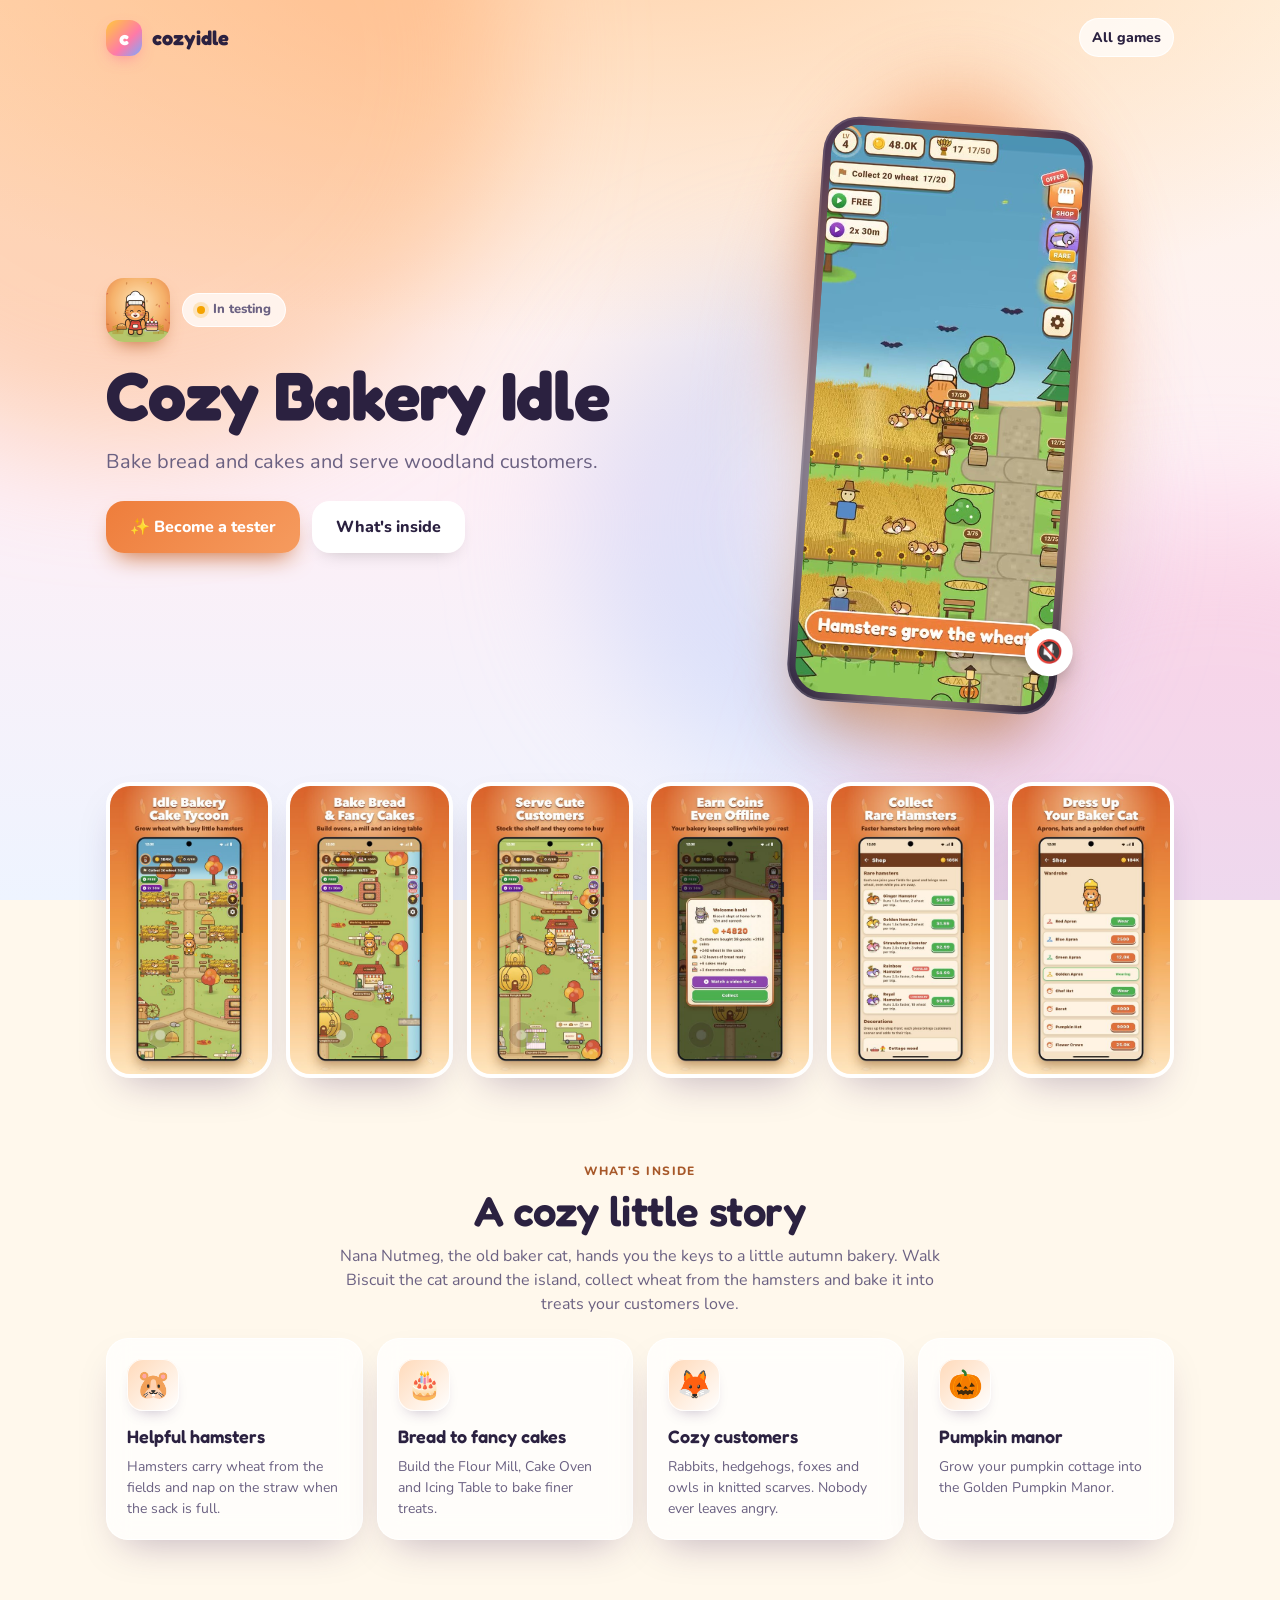
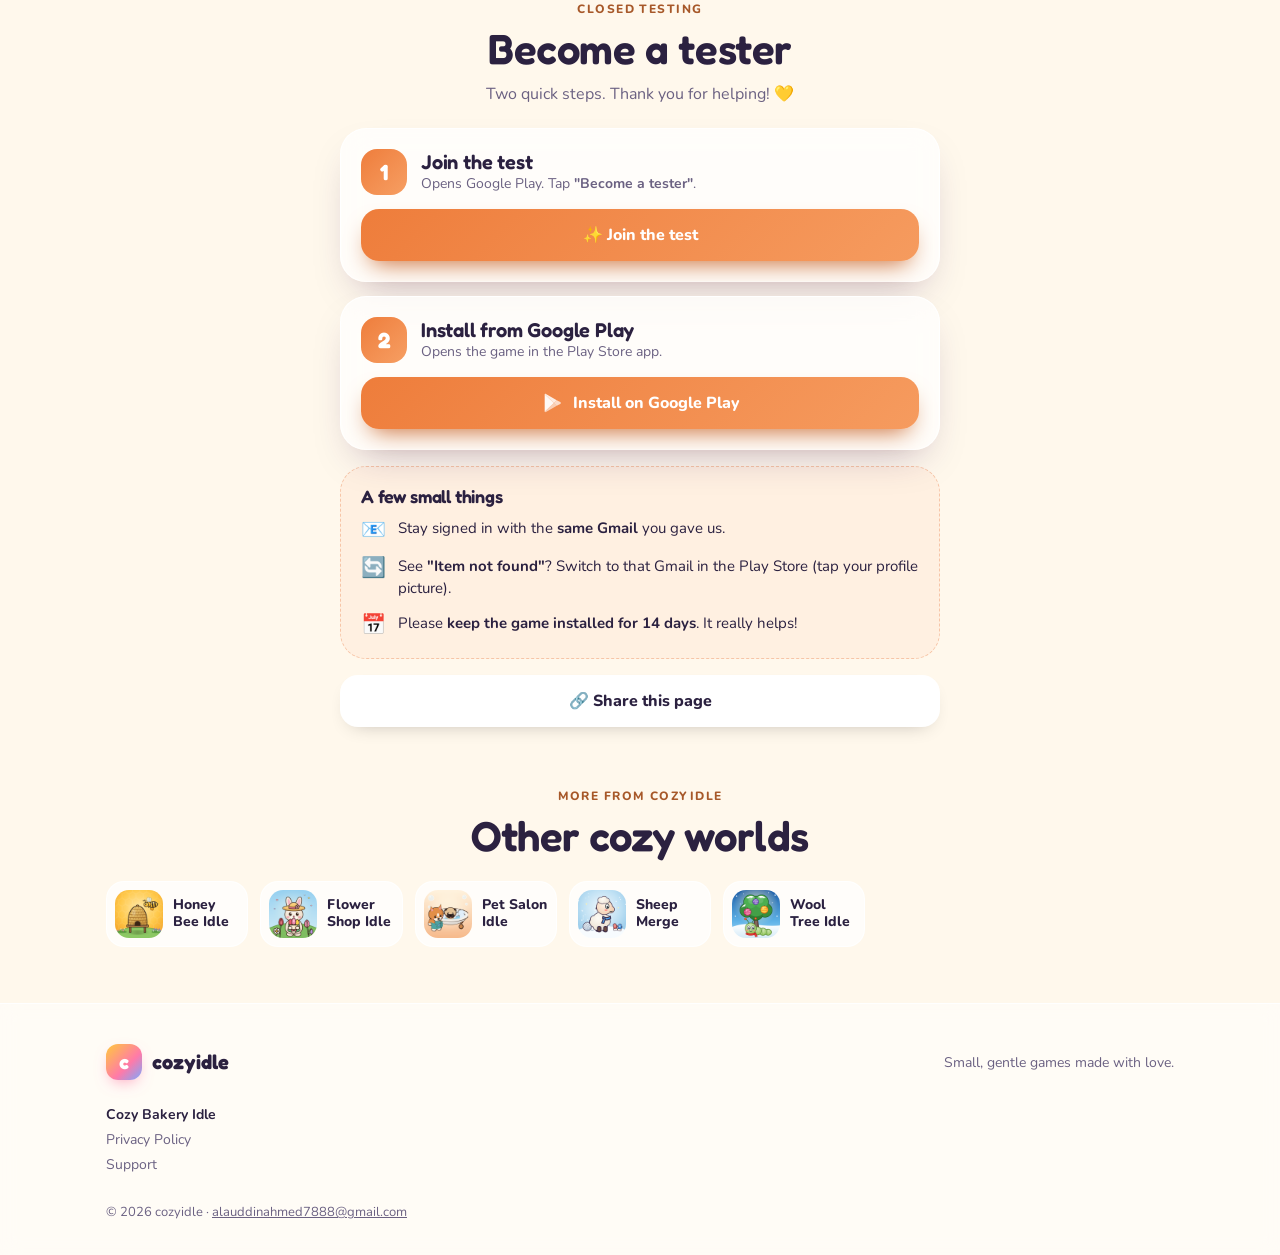
==== commit 62e4cdbf: "Gameplay videos, Pet Salon and Sheep Merge screenshots, new Flower Shop icon Honey Bee, Bakery, Pet " ====
--- a/bakery/index.html
+++ b/bakery/index.html
@@ -18,7 +18,7 @@
   <link rel="preconnect" href="https://fonts.googleapis.com">
   <link rel="preconnect" href="https://fonts.gstatic.com" crossorigin>
   <link href="https://fonts.googleapis.com/css2?family=Fredoka:wght@500;600;700&family=Nunito:wght@500;700;800&display=swap" rel="stylesheet">
-  <link rel="stylesheet" href="../assets/style.css?v=ccc64745">
+  <link rel="stylesheet" href="../assets/style.css?v=221e7add">
   <style>:root { --c1: #EE7D3B; --c2: #FFC08A; }</style>
 </head>
 <body data-game="bakery" data-status="testing" data-particles='["🥐", "🍰", "🍂"]'>
@@ -43,7 +43,7 @@
         <p>Bake bread and cakes and serve woodland customers.</p>
         <div class="cta-row"><a class="btn" href="#test">✨ Become a tester</a><a class="btn ghost" href="#about">What's inside</a></div>
       </div>
-      <div class="hero-visual"><div class="phone"><img src="../assets/shots/bakery-1.jpg" alt="Cozy Bakery Idle screenshot" width="432" height="768"></div></div>
+      <div class="hero-visual"><div class="phone has-video"><video src="../assets/video/bakery.mp4" poster="../assets/video/bakery.jpg" autoplay muted loop playsinline preload="metadata" aria-label="Cozy Bakery Idle gameplay video"></video><button class="sound" type="button" aria-label="Turn sound on">🔇</button></div></div>
     </section>
 
     <section class="gallery reveal" aria-label="Screenshots">
@@ -99,6 +99,6 @@
       <p class="copy">© 2026 cozyidle · <a href="mailto:alauddinahmed7888@gmail.com">alauddinahmed7888@gmail.com</a></p>
     </div>
   </footer>
-  <script src="../assets/app.js?v=ccc64745"></script>
+  <script src="../assets/app.js?v=221e7add"></script>
 </body>
 </html>
--- a/assets/style.css
+++ b/assets/style.css
@@ -278,7 +278,14 @@
   transform: rotate(4deg);
   animation: bob 5s ease-in-out infinite;
 }
-.phone img { width: 100%; height: 100%; object-fit: cover; border-radius: 28px; }
+.phone img, .phone video { display: block; width: 100%; height: 100%; object-fit: cover; border-radius: 28px; background: #1D1530; }
+.phone.has-video { aspect-ratio: 886 / 1920; width: min(58vw, 270px); }
+.sound {
+  position: absolute; right: -14px; bottom: 40px; width: 48px; height: 48px; border-radius: 50%; border: 0; cursor: pointer;
+  font-size: 22px; background: white; box-shadow: 0 8px 20px -8px rgba(0, 0, 0, 0.45);
+  transition: transform 0.2s;
+}
+.sound:active { transform: scale(0.9); }
 .phone::before {
   content: ""; position: absolute; inset: -30px; z-index: -1; border-radius: 50%;
   background: conic-gradient(from 0deg, var(--c1), var(--c2), #fff, var(--c1));
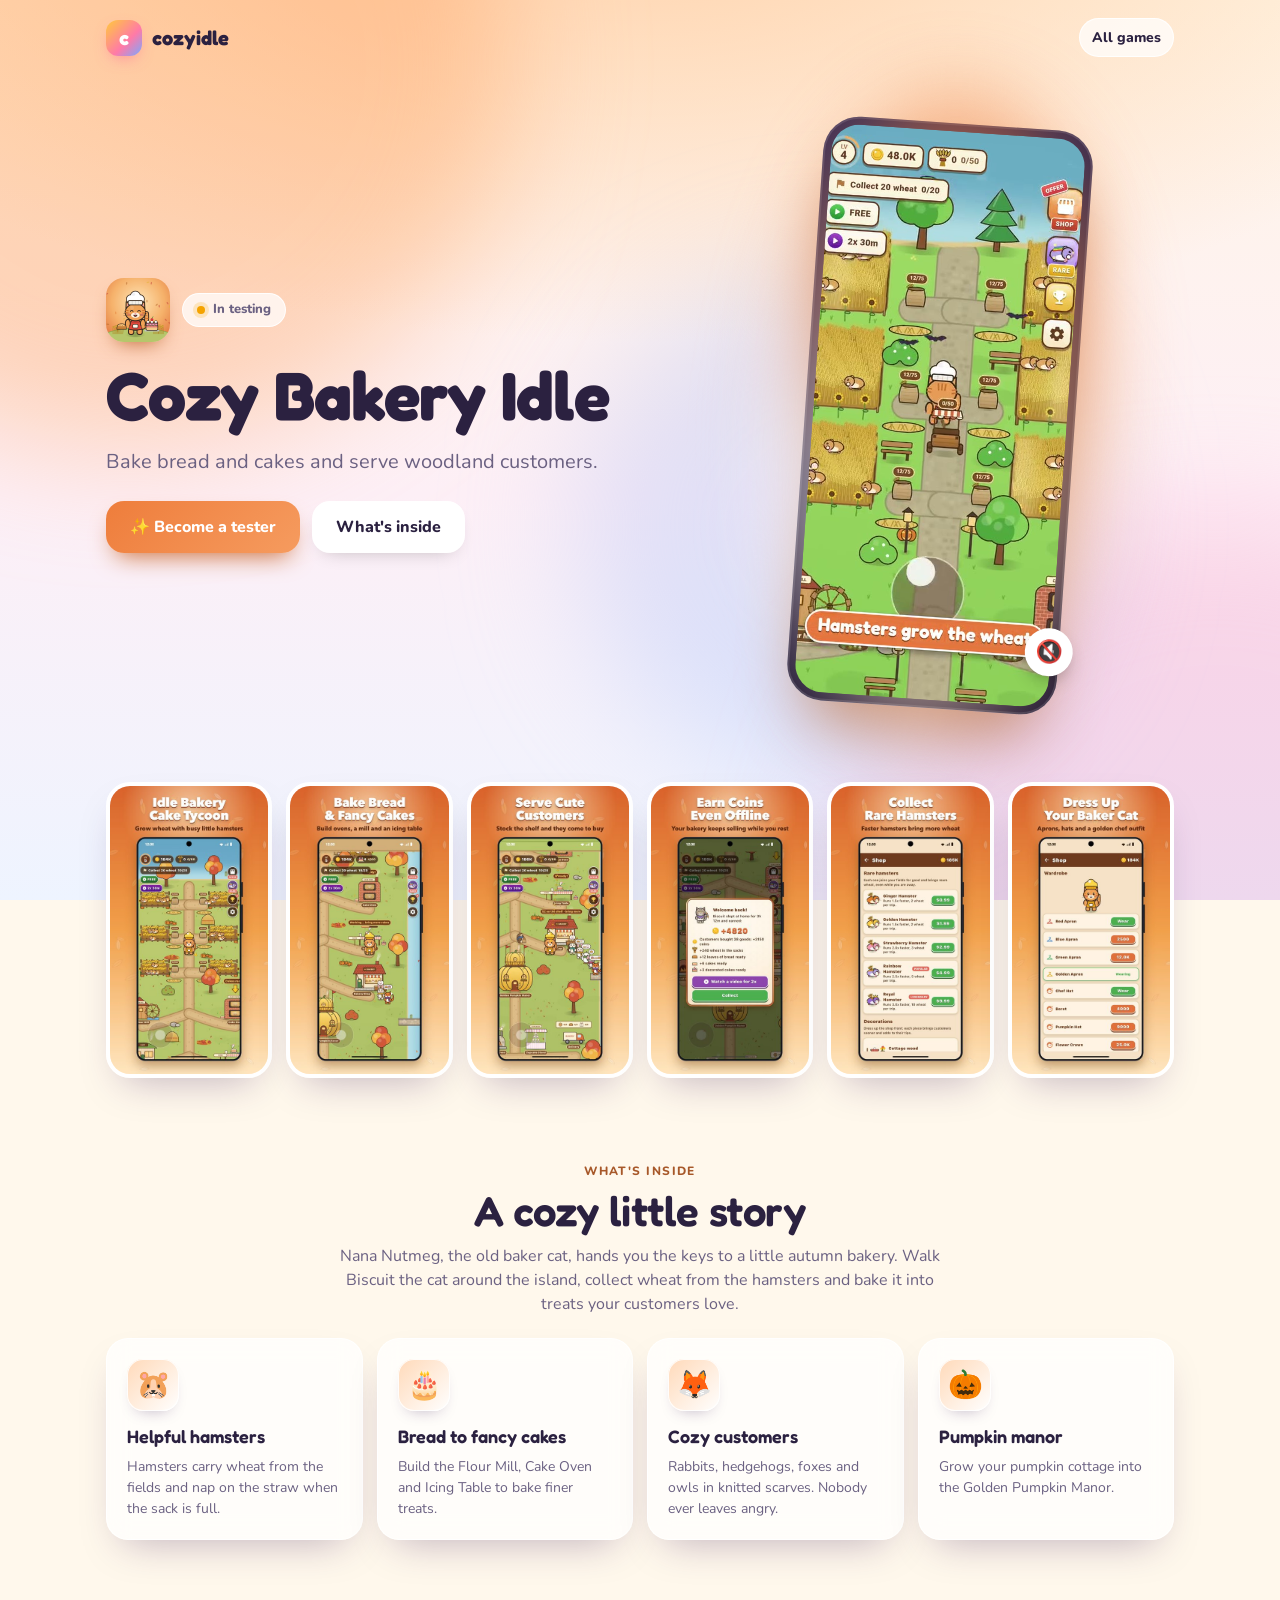
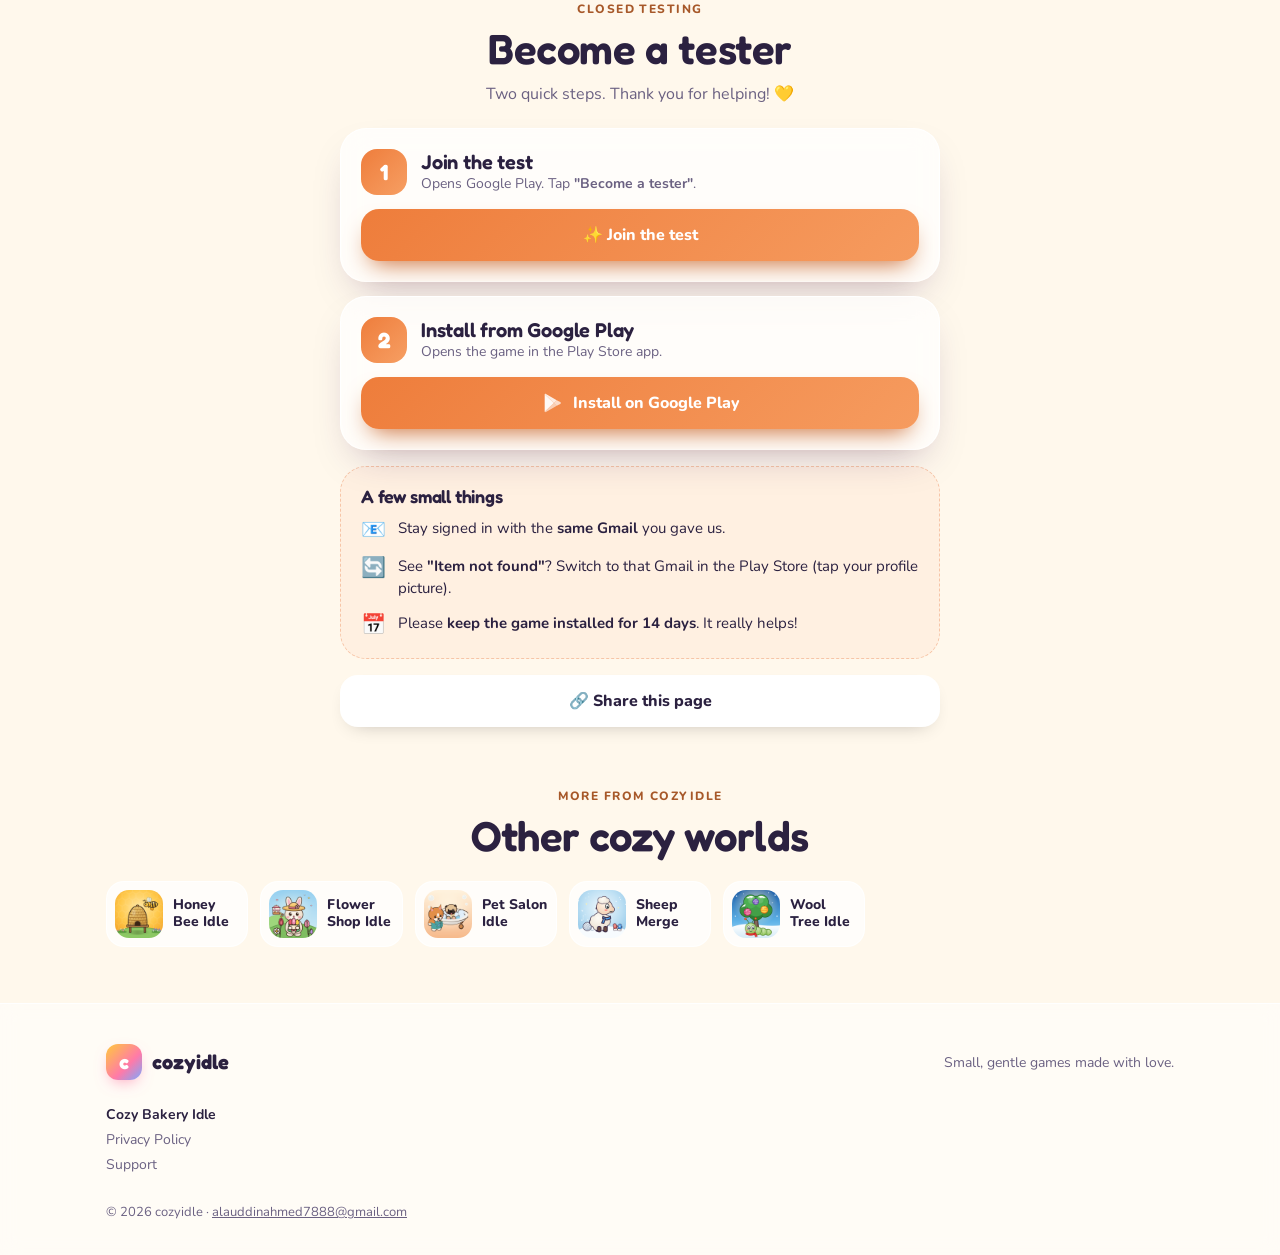
==== commit 5b6aa508: "Videos with game sounds that play with sound, screenshots open big, new Pet Salon and Flower Shop ic" ====
--- a/bakery/index.html
+++ b/bakery/index.html
@@ -18,7 +18,7 @@
   <link rel="preconnect" href="https://fonts.googleapis.com">
   <link rel="preconnect" href="https://fonts.gstatic.com" crossorigin>
   <link href="https://fonts.googleapis.com/css2?family=Fredoka:wght@500;600;700&family=Nunito:wght@500;700;800&display=swap" rel="stylesheet">
-  <link rel="stylesheet" href="../assets/style.css?v=221e7add">
+  <link rel="stylesheet" href="../assets/style.css?v=1c3d43c7">
   <style>:root { --c1: #EE7D3B; --c2: #FFC08A; }</style>
 </head>
 <body data-game="bakery" data-status="testing" data-particles='["🥐", "🍰", "🍂"]'>
@@ -43,12 +43,12 @@
         <p>Bake bread and cakes and serve woodland customers.</p>
         <div class="cta-row"><a class="btn" href="#test">✨ Become a tester</a><a class="btn ghost" href="#about">What's inside</a></div>
       </div>
-      <div class="hero-visual"><div class="phone has-video"><video src="../assets/video/bakery.mp4" poster="../assets/video/bakery.jpg" autoplay muted loop playsinline preload="metadata" aria-label="Cozy Bakery Idle gameplay video"></video><button class="sound" type="button" aria-label="Turn sound on">🔇</button></div></div>
+      <div class="hero-visual"><div class="phone has-video"><video src="../assets/video/bakery.mp4" poster="../assets/video/bakery.jpg" autoplay loop playsinline preload="auto" aria-label="Cozy Bakery Idle gameplay video"></video><button class="sound" type="button" aria-label="Turn sound off">🔊</button></div></div>
     </section>
 
     <section class="gallery reveal" aria-label="Screenshots">
       <button class="arrow prev" type="button" aria-label="Previous screenshots">‹</button>
-      <div class="shots" style="--n:6"><img src="../assets/shots/bakery-1.jpg" alt="Cozy Bakery Idle screenshot 1" loading="lazy" width="432" height="768"><img src="../assets/shots/bakery-2.jpg" alt="Cozy Bakery Idle screenshot 2" loading="lazy" width="432" height="768"><img src="../assets/shots/bakery-3.jpg" alt="Cozy Bakery Idle screenshot 3" loading="lazy" width="432" height="768"><img src="../assets/shots/bakery-4.jpg" alt="Cozy Bakery Idle screenshot 4" loading="lazy" width="432" height="768"><img src="../assets/shots/bakery-5.jpg" alt="Cozy Bakery Idle screenshot 5" loading="lazy" width="432" height="768"><img src="../assets/shots/bakery-6.jpg" alt="Cozy Bakery Idle screenshot 6" loading="lazy" width="432" height="768"></div>
+      <div class="shots" style="--n:6"><img src="../assets/shots/bakery-1.jpg" data-big="../assets/shots/bakery-1@2.jpg" alt="Cozy Bakery Idle screenshot 1" loading="lazy" width="432" height="768"><img src="../assets/shots/bakery-2.jpg" data-big="../assets/shots/bakery-2@2.jpg" alt="Cozy Bakery Idle screenshot 2" loading="lazy" width="432" height="768"><img src="../assets/shots/bakery-3.jpg" data-big="../assets/shots/bakery-3@2.jpg" alt="Cozy Bakery Idle screenshot 3" loading="lazy" width="432" height="768"><img src="../assets/shots/bakery-4.jpg" data-big="../assets/shots/bakery-4@2.jpg" alt="Cozy Bakery Idle screenshot 4" loading="lazy" width="432" height="768"><img src="../assets/shots/bakery-5.jpg" data-big="../assets/shots/bakery-5@2.jpg" alt="Cozy Bakery Idle screenshot 5" loading="lazy" width="432" height="768"><img src="../assets/shots/bakery-6.jpg" data-big="../assets/shots/bakery-6@2.jpg" alt="Cozy Bakery Idle screenshot 6" loading="lazy" width="432" height="768"></div>
       <button class="arrow next" type="button" aria-label="Next screenshots">›</button>
     </section>
     <section class="about" id="about">
@@ -99,6 +99,6 @@
       <p class="copy">© 2026 cozyidle · <a href="mailto:alauddinahmed7888@gmail.com">alauddinahmed7888@gmail.com</a></p>
     </div>
   </footer>
-  <script src="../assets/app.js?v=221e7add"></script>
+  <script src="../assets/app.js?v=1c3d43c7"></script>
 </body>
 </html>
--- a/assets/style.css
+++ b/assets/style.css
@@ -286,6 +286,30 @@
   transition: transform 0.2s;
 }
 .sound:active { transform: scale(0.9); }
+.sound.nudge { animation: nudge 1.4s ease-in-out infinite; }
+@keyframes nudge { 0%, 100% { transform: scale(1); } 50% { transform: scale(1.15); box-shadow: 0 0 0 8px rgba(255, 255, 255, 0.5); } }
+
+/* screenshot viewer */
+.shots img { cursor: zoom-in; }
+.lightbox {
+  position: fixed; inset: 0; z-index: 50; display: grid; place-items: center;
+  background: rgba(20, 12, 30, 0.86); backdrop-filter: blur(6px); -webkit-backdrop-filter: blur(6px);
+  opacity: 0; pointer-events: none; transition: opacity 0.25s;
+}
+.lightbox.open { opacity: 1; pointer-events: auto; }
+.lightbox img {
+  max-width: min(92vw, 520px); max-height: 86vh; width: auto; height: auto; border-radius: 22px;
+  box-shadow: 0 30px 80px -20px rgba(0, 0, 0, 0.7); transform: scale(0.94); transition: transform 0.3s cubic-bezier(.2, .9, .3, 1.3);
+}
+.lightbox.open img { transform: none; }
+.lightbox button {
+  position: absolute; width: 48px; height: 48px; border-radius: 50%; border: 0; cursor: pointer;
+  background: rgba(255, 255, 255, 0.92); color: var(--ink); font: 700 30px/1 "Fredoka", sans-serif;
+}
+.lb-close { top: 16px; right: 16px; }
+.lb-prev { left: 12px; top: 50%; transform: translateY(-50%); }
+.lb-next { right: 12px; top: 50%; transform: translateY(-50%); }
+.lb-count { position: absolute; bottom: 18px; left: 50%; transform: translateX(-50%); color: white; font-weight: 800; font-size: 14px; }
 .phone::before {
   content: ""; position: absolute; inset: -30px; z-index: -1; border-radius: 50%;
   background: conic-gradient(from 0deg, var(--c1), var(--c2), #fff, var(--c1));
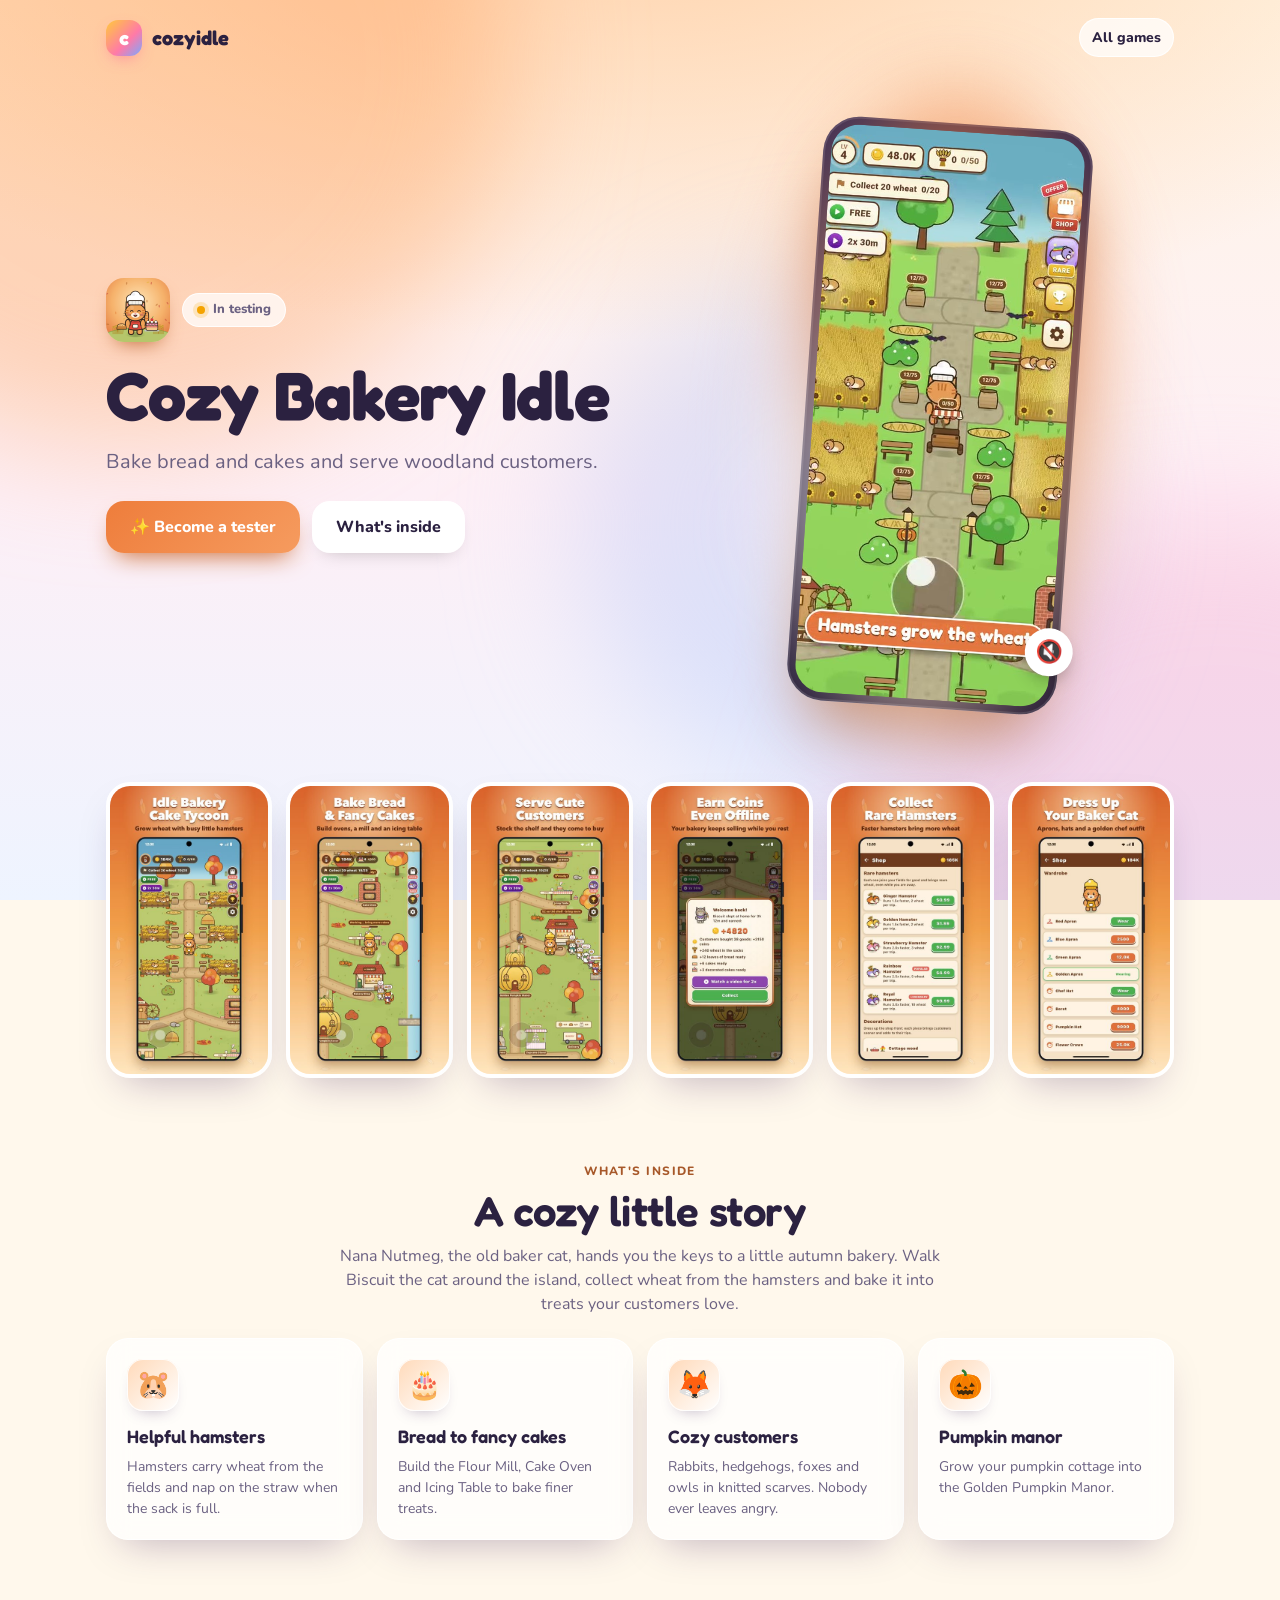
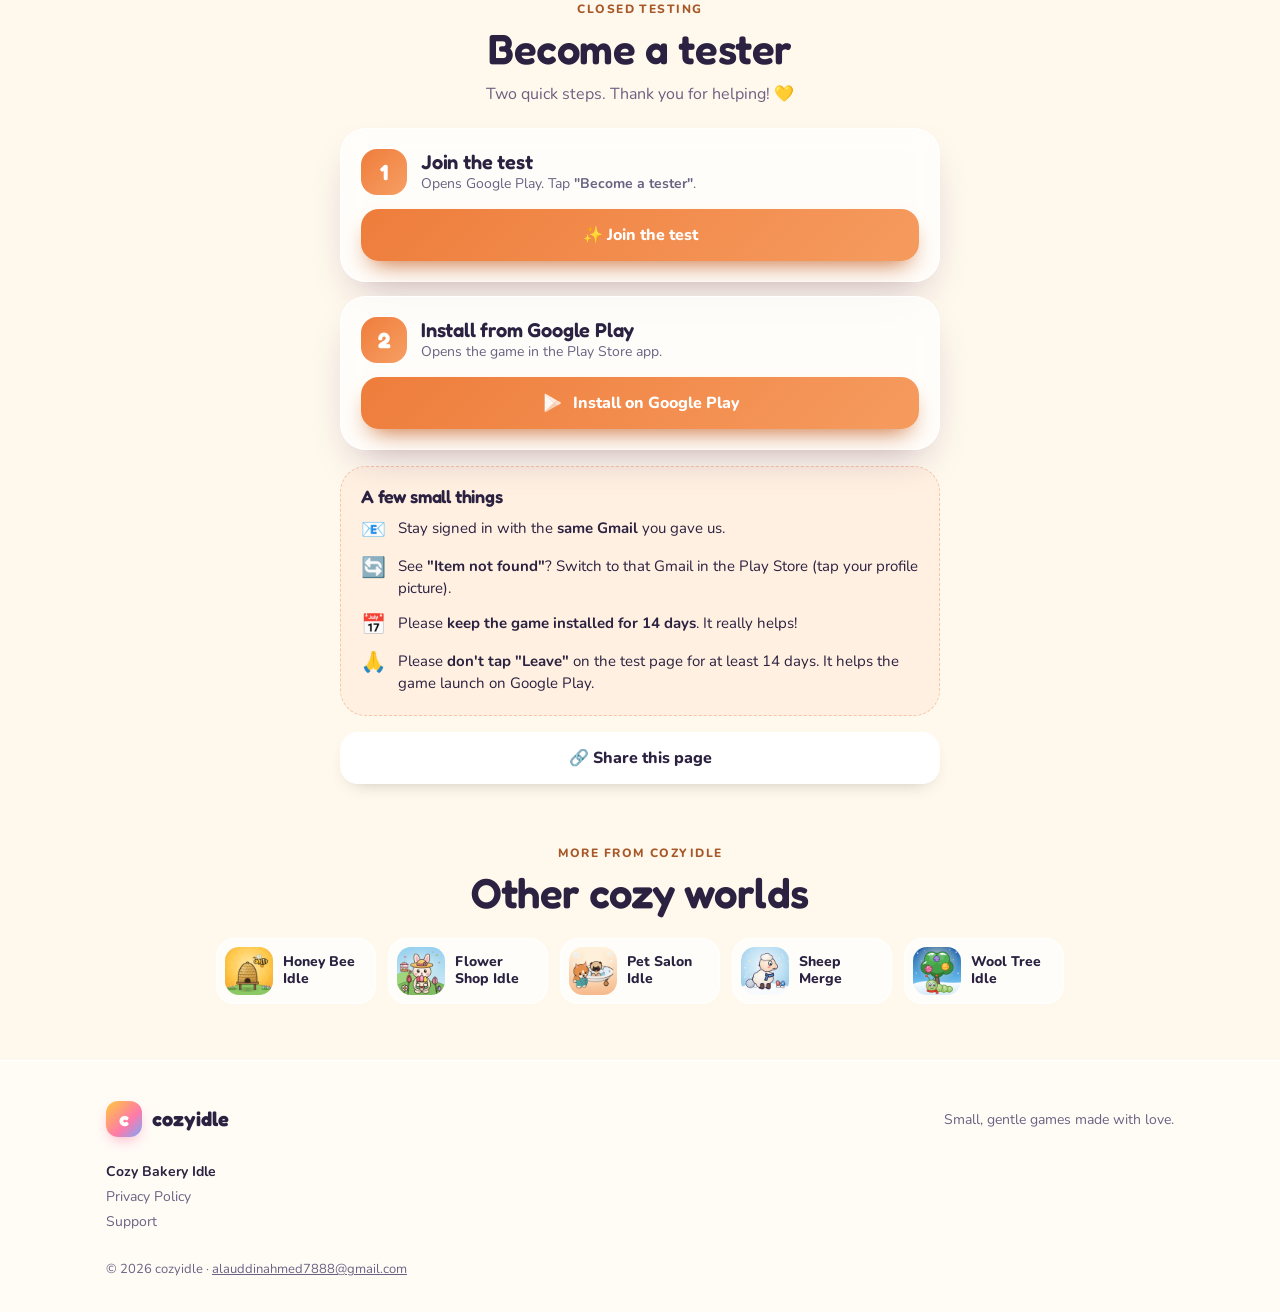
==== commit da4ed602: "Center the other-games cards and ask testers not to leave for 14 days Co-Authored-By: Claude Opus 5." ====
--- a/bakery/index.html
+++ b/bakery/index.html
@@ -18,7 +18,7 @@
   <link rel="preconnect" href="https://fonts.googleapis.com">
   <link rel="preconnect" href="https://fonts.gstatic.com" crossorigin>
   <link href="https://fonts.googleapis.com/css2?family=Fredoka:wght@500;600;700&family=Nunito:wght@500;700;800&display=swap" rel="stylesheet">
-  <link rel="stylesheet" href="../assets/style.css?v=1c3d43c7">
+  <link rel="stylesheet" href="../assets/style.css?v=4d3bac9b">
   <style>:root { --c1: #EE7D3B; --c2: #FFC08A; }</style>
 </head>
 <body data-game="bakery" data-status="testing" data-particles='["🥐", "🍰", "🍂"]'>
@@ -80,6 +80,7 @@
           <li><span class="ic">📧</span><span>Stay signed in with the <b>same Gmail</b> you gave us.</span></li>
           <li><span class="ic">🔄</span><span>See <b>"Item not found"</b>? Switch to that Gmail in the Play Store (tap your profile picture).</span></li>
           <li><span class="ic">📅</span><span>Please <b>keep the game installed for 14 days</b>. It really helps!</span></li>
+          <li><span class="ic">🙏</span><span>Please <b>don't tap "Leave"</b> on the test page for at least 14 days. It helps the game launch on Google Play.</span></li>
         </ul>
       </div>
       <button class="btn ghost" id="share" type="button">🔗 Share this page</button>
@@ -99,6 +100,6 @@
       <p class="copy">© 2026 cozyidle · <a href="mailto:alauddinahmed7888@gmail.com">alauddinahmed7888@gmail.com</a></p>
     </div>
   </footer>
-  <script src="../assets/app.js?v=1c3d43c7"></script>
+  <script src="../assets/app.js?v=4d3bac9b"></script>
 </body>
 </html>
--- a/assets/style.css
+++ b/assets/style.css
@@ -417,7 +417,8 @@
 
 /* more games */
 .more { padding-bottom: 56px; }
-.minis { display: grid; gap: 12px; grid-template-columns: repeat(auto-fill, minmax(140px, 1fr)); }
+.minis { display: flex; flex-wrap: wrap; justify-content: center; gap: 12px; }
+.minis .mini { flex: 0 1 160px; min-width: 140px; }
 .mini {
   display: flex; align-items: center; gap: 10px; padding: 8px; border-radius: 18px; text-decoration: none;
   background: var(--card); border: 1px solid var(--card-border); font-weight: 800; font-size: 14px; line-height: 1.2;
